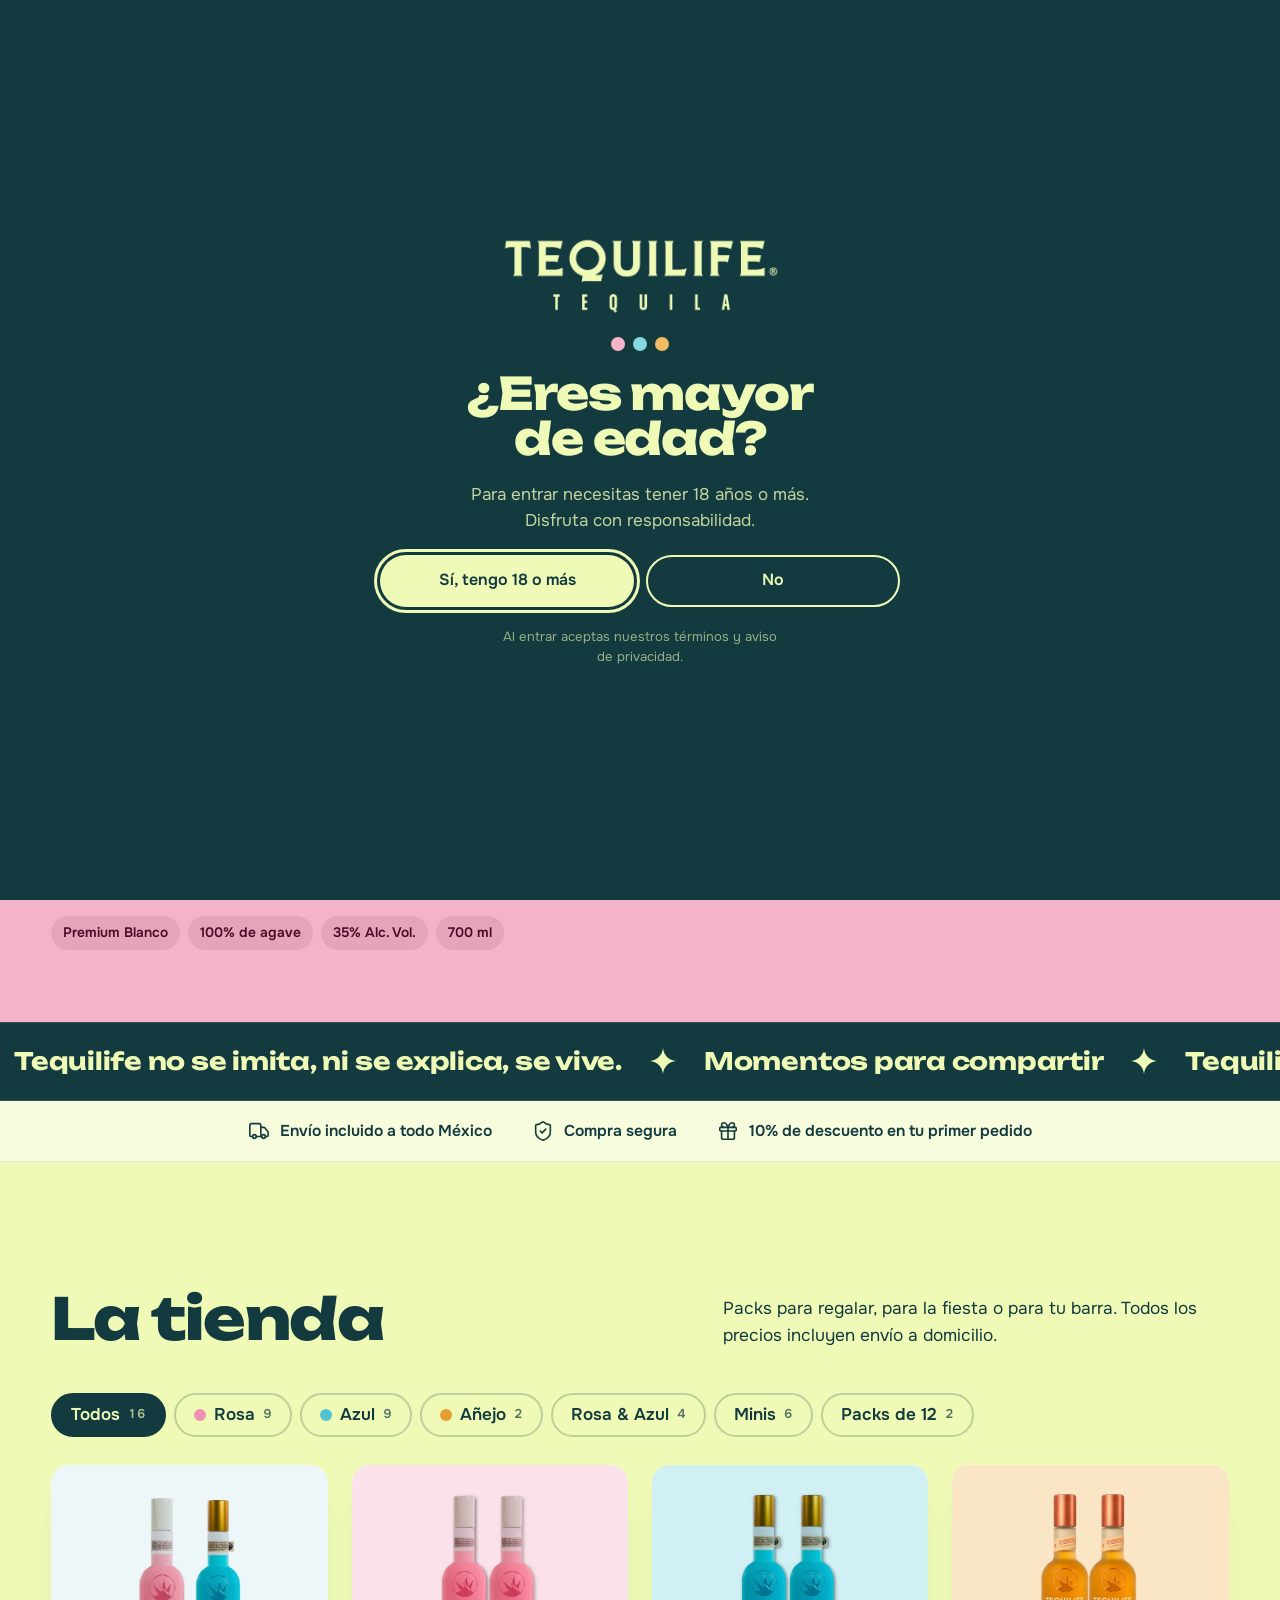
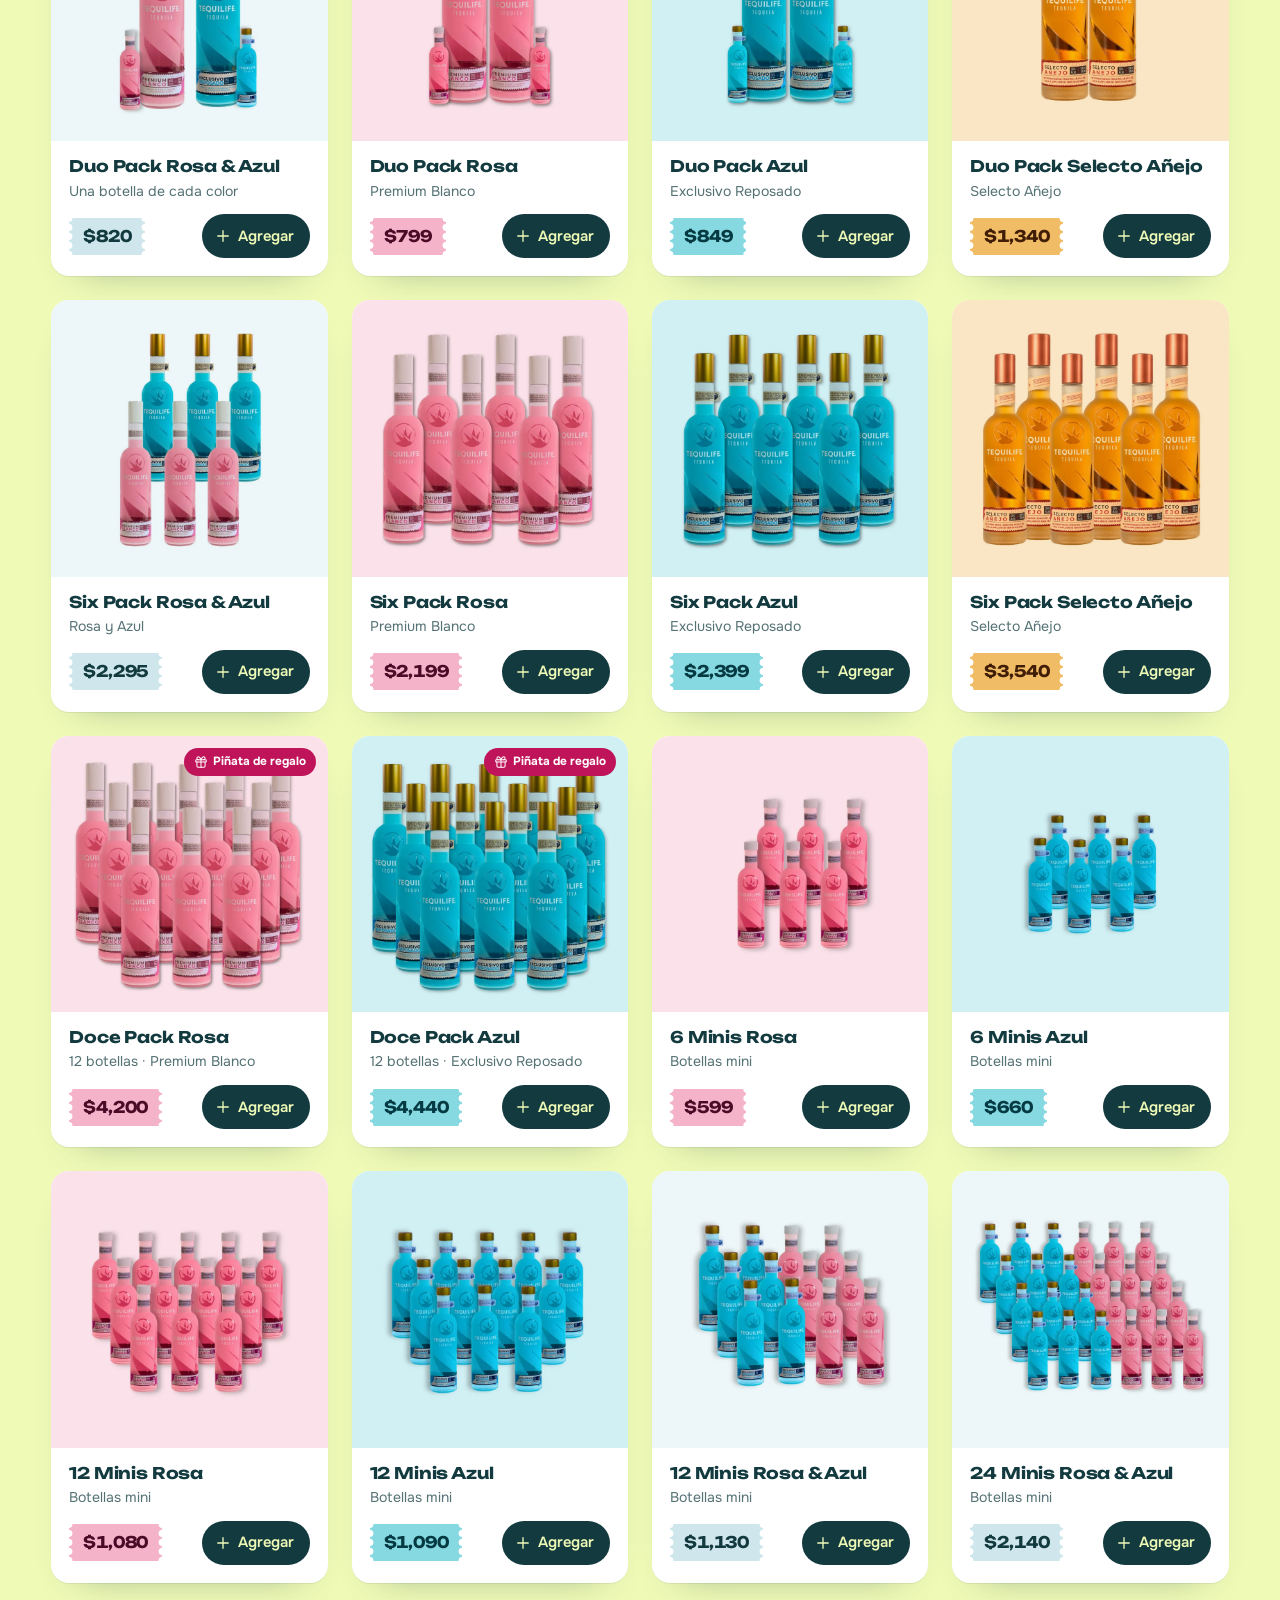
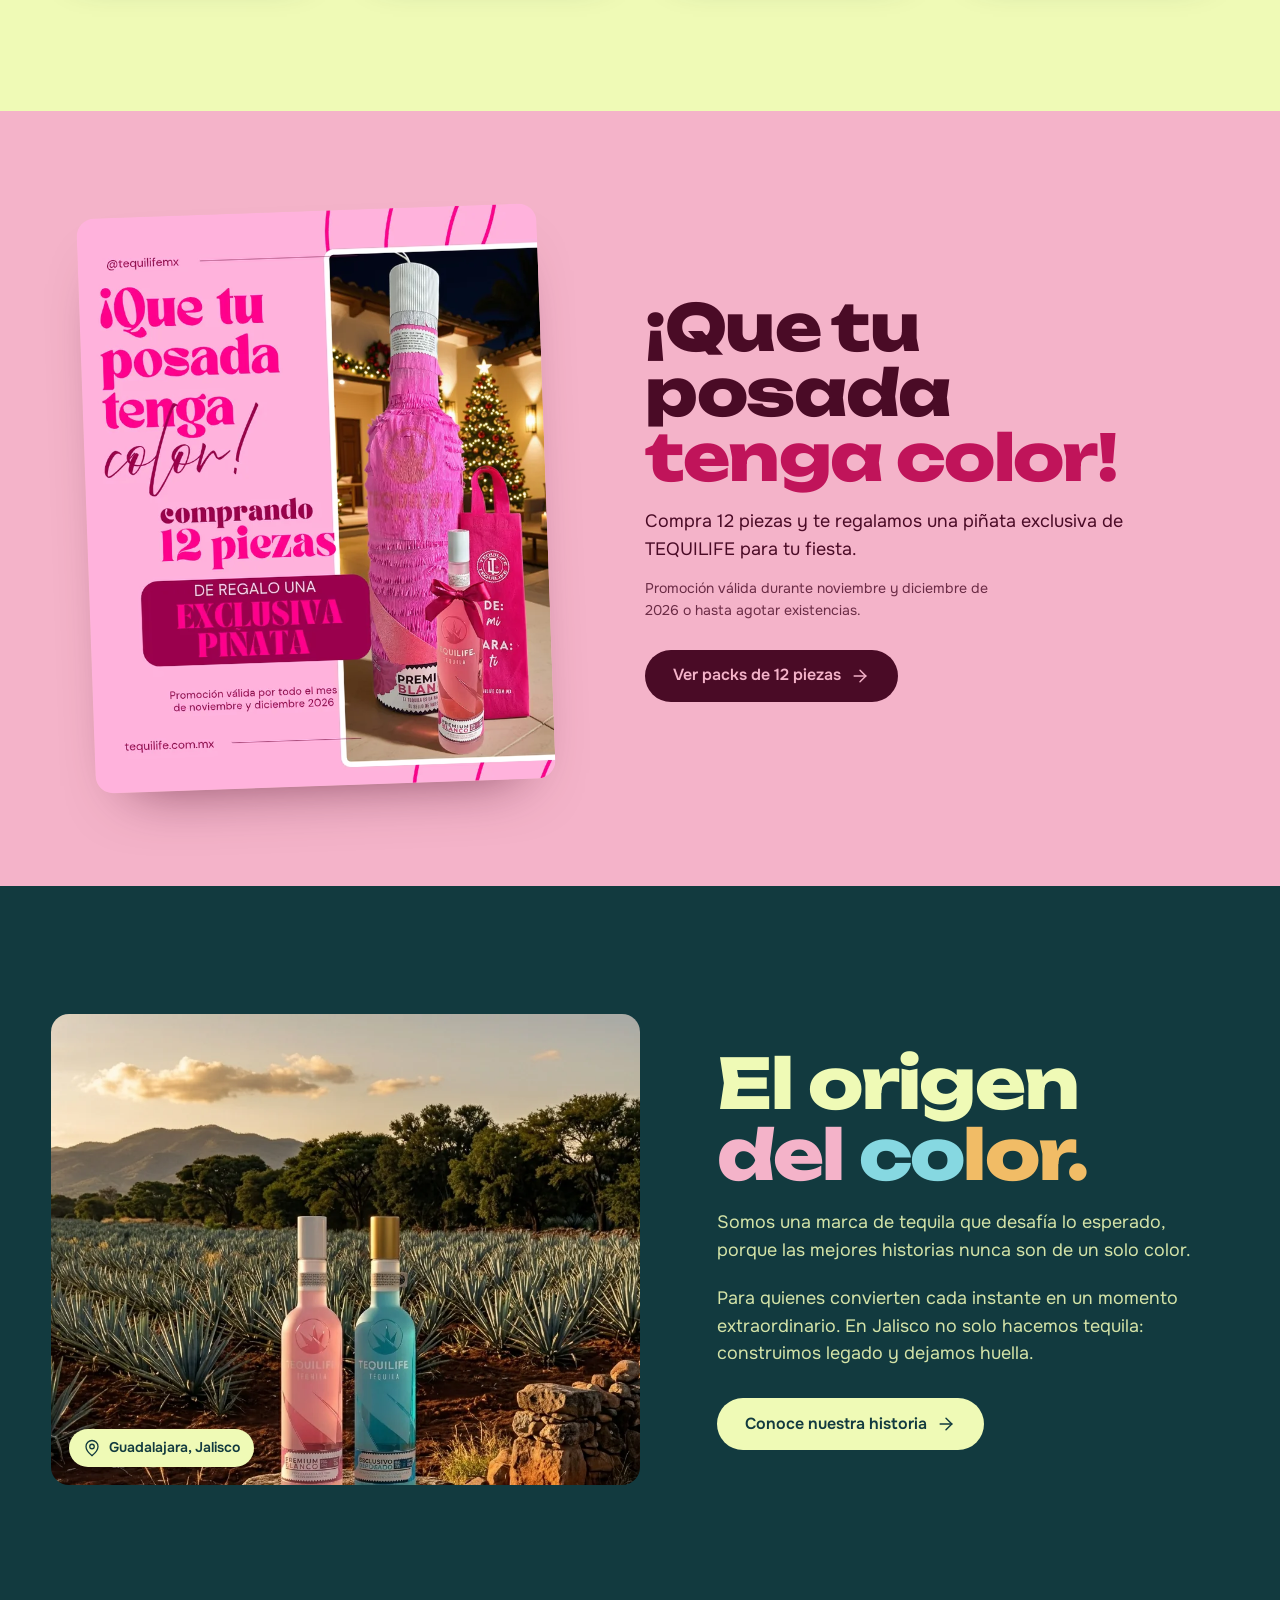
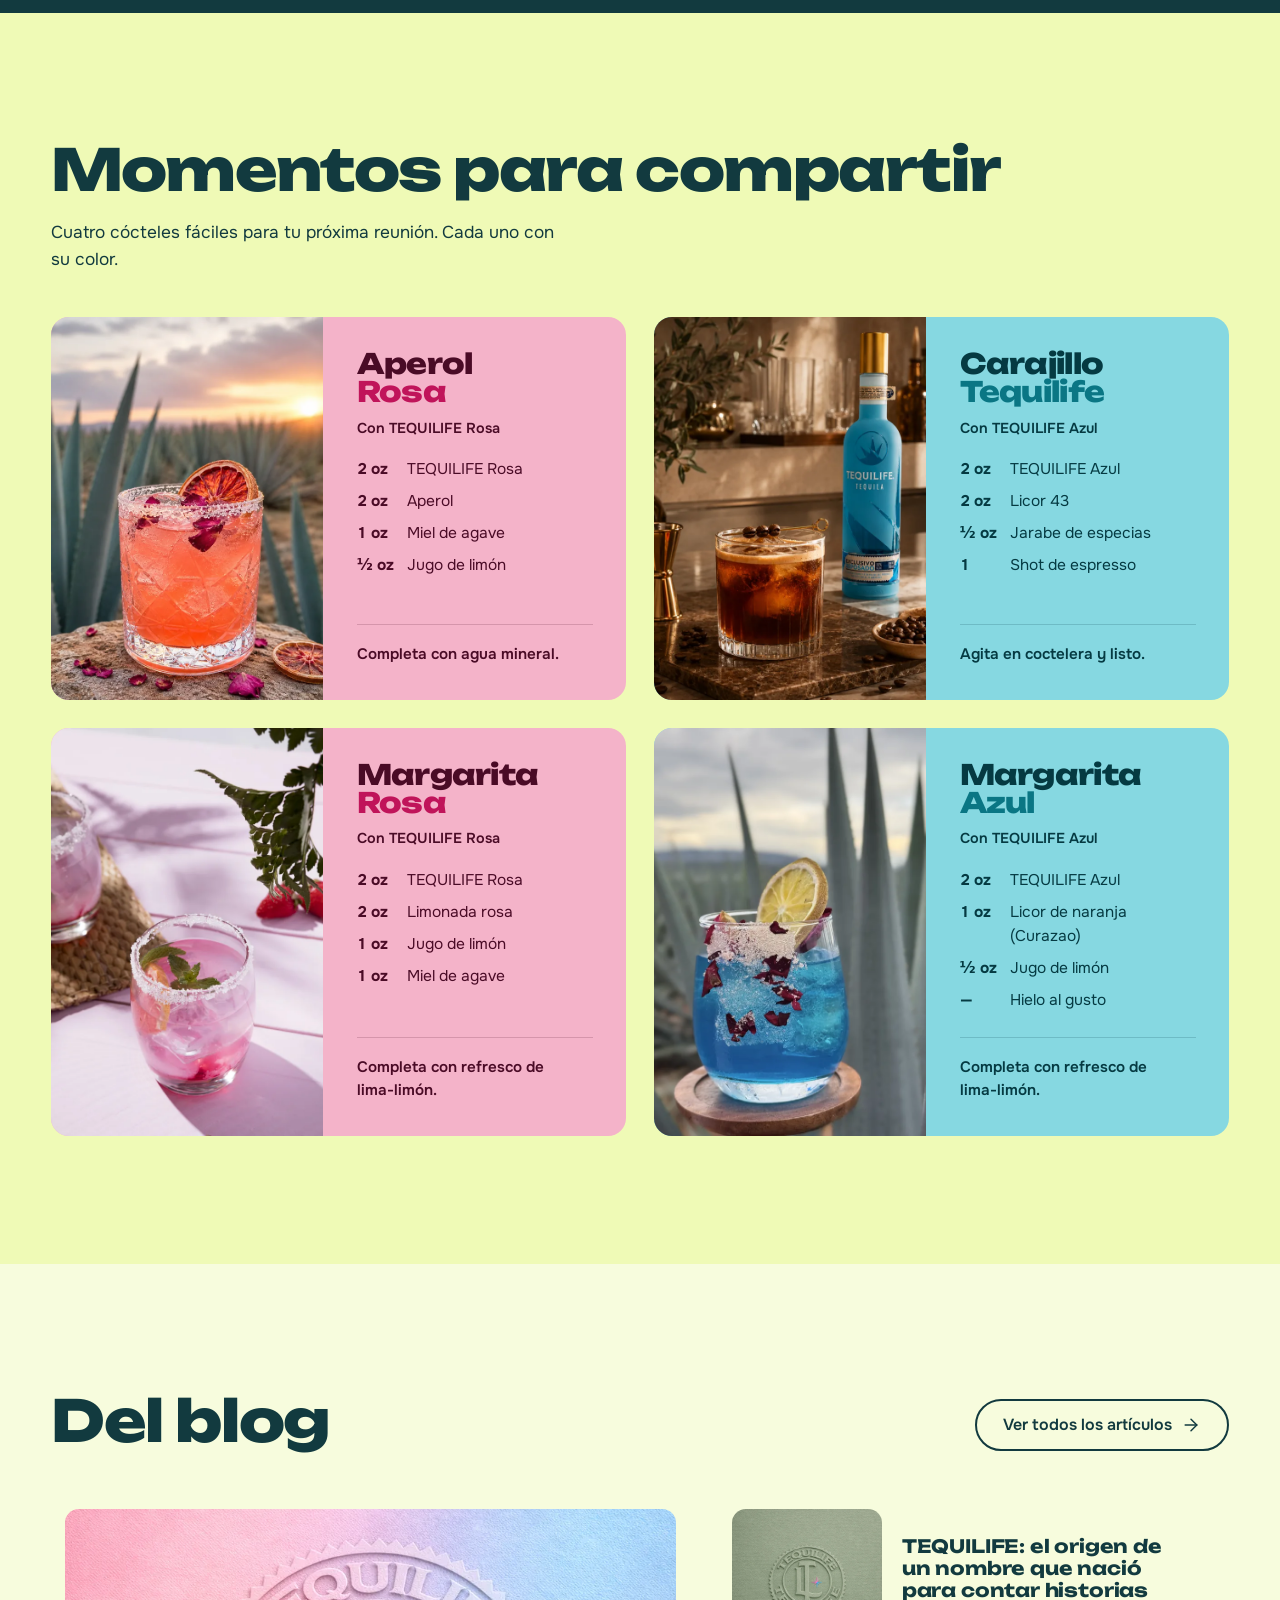
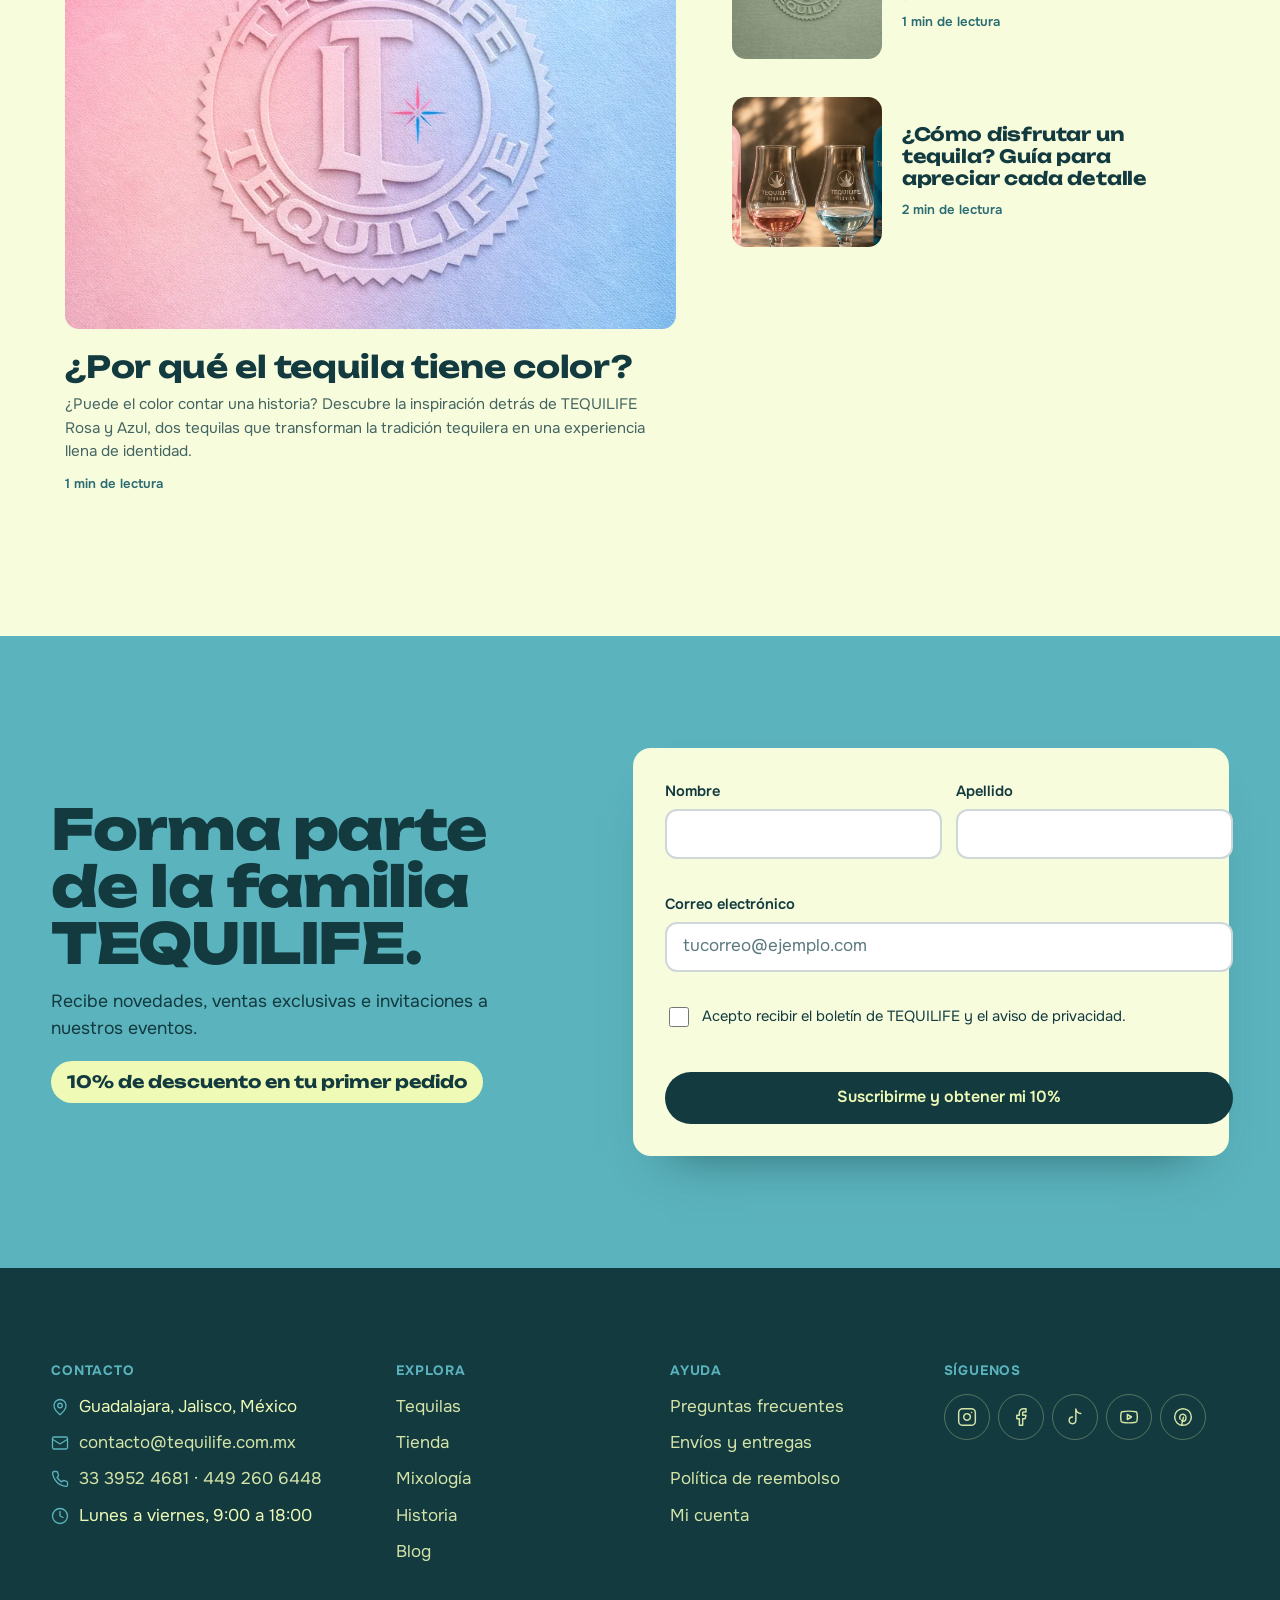
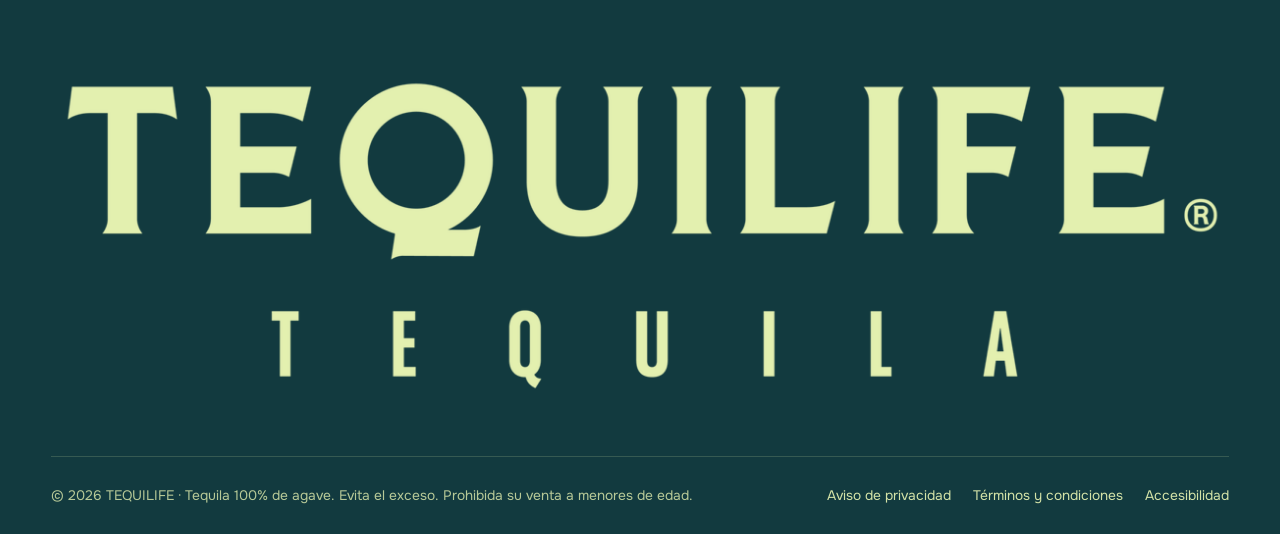
==== index.html @ 4fa34b20 "refactor: mover la demo a la raíz del repositorio Así GitHub Pages puede publicarla directamente des" ====
<!doctype html>
<html lang="es-MX">
<head>
<meta charset="utf-8">
<meta name="viewport" content="width=device-width, initial-scale=1">
<title>TEQUILIFE · Tequila con color</title>
<meta name="robots" content="noindex, nofollow">
<meta name="description" content="TEQUILIFE: tequila 100% de agave hecho en Jalisco. Rosa, Azul y Añejo. Envío incluido a todo México.">
<link rel="preconnect" href="https://fonts.googleapis.com">
<link rel="preconnect" href="https://fonts.gstatic.com" crossorigin>
<link href="https://fonts.googleapis.com/css2?family=Onest:wght@400;500;600;700&family=Unbounded:wght@500;700;800;900&display=swap" rel="stylesheet">
<link rel="stylesheet" href="styles.css">
</head>
<body>

<!-- Icon sprite -->
<svg width="0" height="0" style="position:absolute" aria-hidden="true">
  <symbol id="i-bag" viewBox="0 0 24 24"><path d="M6 2 3 6v14a2 2 0 0 0 2 2h14a2 2 0 0 0 2-2V6l-3-4Z"/><path d="M3 6h18"/><path d="M16 10a4 4 0 0 1-8 0"/></symbol>
  <symbol id="i-user" viewBox="0 0 24 24"><circle cx="12" cy="8" r="5"/><path d="M20 21a8 8 0 0 0-16 0"/></symbol>
  <symbol id="i-menu" viewBox="0 0 24 24"><path d="M4 7h16M4 12h16M4 17h16"/></symbol>
  <symbol id="i-x" viewBox="0 0 24 24"><path d="M18 6 6 18M6 6l12 12"/></symbol>
  <symbol id="i-plus" viewBox="0 0 24 24"><path d="M5 12h14M12 5v14"/></symbol>
  <symbol id="i-minus" viewBox="0 0 24 24"><path d="M5 12h14"/></symbol>
  <symbol id="i-check" viewBox="0 0 24 24"><path d="M20 6 9 17l-5-5"/></symbol>
  <symbol id="i-arrow" viewBox="0 0 24 24"><path d="M5 12h14"/><path d="m12 5 7 7-7 7"/></symbol>
  <symbol id="i-truck" viewBox="0 0 24 24"><path d="M14 18V6a2 2 0 0 0-2-2H4a2 2 0 0 0-2 2v11a1 1 0 0 0 1 1h2"/><path d="M15 18H9"/><path d="M19 18h2a1 1 0 0 0 1-1v-3.65a1 1 0 0 0-.22-.62l-3.48-4.35A1 1 0 0 0 17.52 8H14"/><circle cx="17" cy="18" r="2"/><circle cx="7" cy="18" r="2"/></symbol>
  <symbol id="i-gift" viewBox="0 0 24 24"><rect x="3" y="8" width="18" height="4" rx="1"/><path d="M12 8v13"/><path d="M19 12v7a2 2 0 0 1-2 2H7a2 2 0 0 1-2-2v-7"/><path d="M7.5 8a2.5 2.5 0 0 1 0-5C10 3 12 8 12 8s2-5 4.5-5a2.5 2.5 0 0 1 0 5"/></symbol>
  <symbol id="i-shield" viewBox="0 0 24 24"><path d="M20 13c0 5-3.5 7.5-7.66 8.95a1 1 0 0 1-.67-.01C7.5 20.5 4 18 4 13V6a1 1 0 0 1 1-1c2 0 4.5-1.2 6.24-2.72a1.17 1.17 0 0 1 1.52 0C14.51 3.81 17 5 19 5a1 1 0 0 1 1 1z"/><path d="m9 12 2 2 4-4"/></symbol>
  <symbol id="i-pin" viewBox="0 0 24 24"><path d="M20 10c0 5-5.5 10.2-7.4 11.8a1 1 0 0 1-1.2 0C9.5 20.2 4 15 4 10a8 8 0 0 1 16 0"/><circle cx="12" cy="10" r="3"/></symbol>
  <symbol id="i-mail" viewBox="0 0 24 24"><rect x="2" y="4" width="20" height="16" rx="2"/><path d="m22 7-8.97 5.7a1.94 1.94 0 0 1-2.06 0L2 7"/></symbol>
  <symbol id="i-phone" viewBox="0 0 24 24"><path d="M22 16.92v3a2 2 0 0 1-2.18 2 19.8 19.8 0 0 1-8.63-3.07 19.5 19.5 0 0 1-6-6A19.8 19.8 0 0 1 2.12 4.18 2 2 0 0 1 4.11 2h3a2 2 0 0 1 2 1.72c.13.96.36 1.9.7 2.81a2 2 0 0 1-.45 2.11L8.09 9.91a16 16 0 0 0 6 6l1.27-1.27a2 2 0 0 1 2.11-.45c.9.34 1.85.57 2.81.7A2 2 0 0 1 22 16.92z"/></symbol>
  <symbol id="i-clock" viewBox="0 0 24 24"><circle cx="12" cy="12" r="10"/><path d="M12 6v6l4 2"/></symbol>
  <symbol id="i-instagram" viewBox="0 0 24 24"><rect x="2" y="2" width="20" height="20" rx="5"/><path d="M16 11.37A4 4 0 1 1 12.63 8 4 4 0 0 1 16 11.37z"/><path d="M17.5 6.5h.01"/></symbol>
  <symbol id="i-facebook" viewBox="0 0 24 24"><path d="M18 2h-3a5 5 0 0 0-5 5v3H7v4h3v8h4v-8h3l1-4h-4V7a1 1 0 0 1 1-1h3z"/></symbol>
  <symbol id="i-tiktok" viewBox="0 0 24 24"><path d="M9 12a4 4 0 1 0 4 4V2.5c.5 2.7 2.7 5 6 5.2"/></symbol>
  <symbol id="i-youtube" viewBox="0 0 24 24"><path d="M2.5 17a24 24 0 0 1 0-10 2 2 0 0 1 1.4-1.4 49.6 49.6 0 0 1 16.2 0A2 2 0 0 1 21.5 7a24 24 0 0 1 0 10 2 2 0 0 1-1.4 1.4 49.6 49.6 0 0 1-16.2 0A2 2 0 0 1 2.5 17"/><path d="m10 15 5-3-5-3z"/></symbol>
  <symbol id="i-pinterest" viewBox="0 0 24 24"><circle cx="12" cy="12" r="10"/><path d="m10.4 21.5 2.2-9.3"/><path d="M8.6 14.6a3.8 3.8 0 1 1 7-2c0 2.6-1.4 4.6-3.4 4.6-.9 0-1.6-.5-1.7-1.2"/></symbol>
  <symbol id="i-star" viewBox="0 0 24 24"><path d="M12 0c.6 6.6 5.4 11.4 12 12-6.6.6-11.4 5.4-12 12-.6-6.6-5.4-11.4-12-12C6.6 11.4 11.4 6.6 12 0Z"/></symbol>
</svg>

<div class="demo-bar" role="note">
  <p><b>Propuesta de diseño</b> por Pinu Industries · No es la tienda oficial de TEQUILIFE.<span class="demo-more"> Los pedidos y formularios no se envían.</span></p>
</div>

<!-- Age gate -->
<div class="gate on-dark" id="gate" role="dialog" aria-modal="true" aria-labelledby="gate-title" hidden>
  <div class="gate-card">
    <span class="logo" role="img" aria-label="TEQUILIFE Tequila"></span>
    <div class="gate-dots" aria-hidden="true"><i style="background:var(--rosa-field)"></i><i style="background:var(--azul-field)"></i><i style="background:var(--anejo-field)"></i></div>
    <h2 id="gate-title">¿Eres mayor de edad?</h2>
    <p>Para entrar necesitas tener 18 años o más. Disfruta con responsabilidad.</p>
    <div class="gate-actions">
      <button class="btn btn-lime" id="gate-yes">Sí, tengo 18 o más</button>
      <button class="btn btn-ghost" id="gate-no">No</button>
    </div>
    <p class="small" id="gate-msg" aria-live="polite">Al entrar aceptas nuestros términos y aviso de privacidad.</p>
  </div>
</div>

<!-- Promo -->
<div class="promo" id="promo">
  <div class="wrap">
    <svg class="icon" aria-hidden="true"><use href="#i-gift"/></svg>
    <p>¡Que tu posada tenga color! Compra 12 piezas y llévate una piñata exclusiva de regalo. <a href="#posada">Ver promo</a></p>
    <button class="promo-close" id="promo-close" aria-label="Cerrar aviso"><svg class="icon" aria-hidden="true"><use href="#i-x"/></svg></button>
  </div>
</div>

<!-- Header -->
<header class="header on-dark" id="header">
  <div class="wrap">
    <a href="#inicio" class="logo" aria-label="TEQUILIFE, ir al inicio"></a>
    <nav class="nav" aria-label="Principal">
      <a href="#inicio">Tequilas</a>
      <a href="#tienda">Tienda</a>
      <a href="#cocteles">Cócteles</a>
      <a href="#historia">Historia</a>
      <a href="#blog">Blog</a>
    </nav>
    <div class="tools">
      <a href="#" class="tool tool-account" aria-label="Mi cuenta"><svg class="icon" aria-hidden="true"><use href="#i-user"/></svg></a>
      <button class="tool cart-btn" id="cart-open" aria-label="Abrir carrito, 0 productos">
        <svg class="icon" aria-hidden="true"><use href="#i-bag"/></svg>
        <span class="cart-label">Carrito</span>
        <span class="cart-count" id="cart-count">0</span>
      </button>
      <button class="tool menu-btn" id="menu-open" aria-label="Abrir menú" aria-expanded="false" aria-controls="mobile-menu"><svg class="icon" aria-hidden="true"><use href="#i-menu"/></svg></button>
    </div>
  </div>
</header>

<div class="mobile-menu on-dark" id="mobile-menu" aria-label="Menú">
  <div class="mobile-menu-top">
    <span class="logo" style="width:124px" aria-hidden="true"></span>
    <button class="tool" id="menu-close" aria-label="Cerrar menú"><svg class="icon" aria-hidden="true"><use href="#i-x"/></svg></button>
  </div>
  <nav aria-label="Móvil">
    <a href="#inicio">Tequilas</a>
    <a href="#tienda">Tienda</a>
    <a href="#cocteles">Cócteles</a>
    <a href="#historia">Historia</a>
    <a href="#blog">Blog</a>
  </nav>
  <div class="menu-foot">
    <a href="#" class="btn btn-lime"><svg class="icon" aria-hidden="true"><use href="#i-user"/></svg>Mi cuenta</a>
  </div>
</div>

<main>
  <!-- HERO -->
  <section class="hero" id="inicio" data-tone="rosa" aria-labelledby="hero-title">
    <div class="wrap">
      <div class="hero-copy">
        <h1 id="hero-title"><span>Un tequila.</span><span>Tres colores.</span><span>Mil historias.</span></h1>
        <p class="hero-lede">Nacimos para demostrar que el tequila puede verse diferente sin perder su esencia. 100% de agave, hecho en Jalisco.</p>

        <fieldset class="picker">
          <legend>Elige tu color</legend>
          <div class="swatches">
            <label class="swatch"><input type="radio" name="tone" value="rosa" checked><i class="dot" style="background:var(--rosa-deep)"></i><span>Rosa<small>Premium Blanco</small></span></label>
            <label class="swatch"><input type="radio" name="tone" value="azul"><i class="dot" style="background:var(--azul-deep)"></i><span>Azul<small>Exclusivo Reposado</small></span></label>
            <label class="swatch"><input type="radio" name="tone" value="anejo"><i class="dot" style="background:var(--anejo-deep)"></i><span>Añejo<small>Selecto Añejo</small></span></label>
          </div>
        </fieldset>

        <div class="buy">
          <button class="btn btn-solid" id="hero-add"><svg class="icon" aria-hidden="true"><use href="#i-bag"/></svg><span id="hero-add-label">Agregar Duo Pack Rosa</span></button>
          <div class="buy-meta" aria-live="polite"><strong id="hero-price">$799</strong>Envío incluido</div>
        </div>
        <div class="specs" aria-label="Características">
          <span class="spec" id="hero-type">Premium Blanco</span>
          <span class="spec">100% de agave</span>
          <span class="spec">35% Alc. Vol.</span>
          <span class="spec">700 ml</span>
        </div>
      </div>

      <div class="stage" aria-hidden="true">
        <div class="stage-word"><span id="stage-word">ROSA</span></div>
        <div class="arch">
          <img src="assets/hero-rosa.webp" alt="" class="is-active" data-tone="rosa" width="733" height="1100" fetchpriority="high">
          <img src="assets/hero-azul.webp" alt="" data-tone="azul" width="733" height="1100" loading="lazy">
          <img src="assets/hero-anejo.webp" alt="" data-tone="anejo" width="733" height="1100" loading="lazy">
        </div>
        <div class="seal"><div><b>100%</b>de agave<br>Jalisco</div></div>
      </div>
    </div>
  </section>

  <!-- Marquee -->
  <div class="marquee" aria-hidden="true">
    <div class="marquee-track">
      <p>Tequilife no se imita, ni se explica, se vive.<svg><use href="#i-star"/></svg>Momentos para compartir<svg><use href="#i-star"/></svg>Tequilife no se imita, ni se explica, se vive.<svg><use href="#i-star"/></svg>Momentos para compartir<svg><use href="#i-star"/></svg></p>
      <p>Tequilife no se imita, ni se explica, se vive.<svg><use href="#i-star"/></svg>Momentos para compartir<svg><use href="#i-star"/></svg>Tequilife no se imita, ni se explica, se vive.<svg><use href="#i-star"/></svg>Momentos para compartir<svg><use href="#i-star"/></svg></p>
    </div>
  </div>

  <div class="perks">
    <div class="wrap">
      <ul>
        <li><svg class="icon" aria-hidden="true"><use href="#i-truck"/></svg>Envío incluido a todo México</li>
        <li><svg class="icon" aria-hidden="true"><use href="#i-shield"/></svg>Compra segura</li>
        <li><svg class="icon" aria-hidden="true"><use href="#i-gift"/></svg>10% de descuento en tu primer pedido</li>
      </ul>
    </div>
  </div>

  <!-- SHOP -->
  <section class="section" id="tienda" aria-labelledby="shop-title">
    <div class="wrap">
      <div class="section-head">
        <h2 id="shop-title">La tienda</h2>
        <p>Packs para regalar, para la fiesta o para tu barra. Todos los precios incluyen envío a domicilio.</p>
      </div>
      <div class="filters" role="group" aria-label="Filtrar productos" id="filters"></div>
      <div class="grid" id="grid" aria-live="polite"></div>
    </div>
  </section>

  <!-- POSADA PROMO -->
  <section class="posada" id="posada" aria-labelledby="posada-title">
    <div class="wrap">
      <figure><img src="assets/promo-posada.webp" alt="Botella de TEQUILIFE Rosa con piñata de regalo: promoción de posadas" width="720" height="900" loading="lazy"></figure>
      <div>
        <h2 id="posada-title">¡Que tu posada <em>tenga color!</em></h2>
        <p>Compra 12 piezas y te regalamos una piñata exclusiva de TEQUILIFE para tu fiesta.</p>
        <p class="fine">Promoción válida durante noviembre y diciembre de 2026 o hasta agotar existencias.</p>
        <a href="#tienda" class="btn" data-filter-link="doce">Ver packs de 12 piezas <svg class="icon" aria-hidden="true"><use href="#i-arrow"/></svg></a>
      </div>
    </div>
  </section>

  <!-- STORY -->
  <section class="story section on-dark" id="historia" aria-labelledby="story-title">
    <div class="wrap">
      <figure>
        <img src="assets/campo.webp" alt="Botellas de TEQUILIFE Rosa y Azul en un campo de agave al atardecer" width="1024" height="784" loading="lazy">
        <figcaption><svg class="icon" aria-hidden="true"><use href="#i-pin"/></svg>Guadalajara, Jalisco</figcaption>
      </figure>
      <div>
        <h2 id="story-title">El origen <span class="c1">del</span> <span class="c2">co</span><span class="c3">lor.</span></h2>
        <p>Somos una marca de tequila que desafía lo esperado, porque las mejores historias nunca son de un solo color.</p>
        <p>Para quienes convierten cada instante en un momento extraordinario. En Jalisco no solo hacemos tequila: construimos legado y dejamos huella.</p>
        <a href="#blog" class="btn btn-lime">Conoce nuestra historia <svg class="icon" aria-hidden="true"><use href="#i-arrow"/></svg></a>
      </div>
    </div>
  </section>

  <!-- COCKTAILS -->
  <section class="section" id="cocteles" aria-labelledby="cocktails-title">
    <div class="wrap">
      <div class="section-head">
        <h2 id="cocktails-title">Momentos para compartir</h2>
        <p>Cuatro cócteles fáciles para tu próxima reunión. Cada uno con su color.</p>
      </div>
      <div class="cocktails-grid">
        <article class="recipe" data-tone="rosa">
          <img src="assets/coctel-aperol.webp" alt="Aperol Rosa con escarchado, naranja deshidratada y pétalos de rosa" width="675" height="900" loading="lazy">
          <div class="recipe-body">
            <h3>Aperol <span>Rosa</span></h3>
            <p class="recipe-uses">Con TEQUILIFE Rosa</p>
            <ul>
              <li><b>2 oz</b>TEQUILIFE Rosa</li>
              <li><b>2 oz</b>Aperol</li>
              <li><b>1 oz</b>Miel de agave</li>
              <li><b>½ oz</b>Jugo de limón</li>
            </ul>
            <p class="finish">Completa con agua mineral.</p>
          </div>
        </article>
        <article class="recipe" data-tone="azul">
          <img src="assets/coctel-carajillo.webp" alt="Carajillo Tequilife en vaso corto junto a una botella de TEQUILIFE Azul" width="640" height="900" loading="lazy">
          <div class="recipe-body">
            <h3>Carajillo <span>Tequilife</span></h3>
            <p class="recipe-uses">Con TEQUILIFE Azul</p>
            <ul>
              <li><b>2 oz</b>TEQUILIFE Azul</li>
              <li><b>2 oz</b>Licor 43</li>
              <li><b>½ oz</b>Jarabe de especias</li>
              <li><b>1</b>Shot de espresso</li>
            </ul>
            <p class="finish">Agita en coctelera y listo.</p>
          </div>
        </article>
        <article class="recipe" data-tone="rosa">
          <img src="assets/coctel-margarita-rosa.webp" alt="Margarita Rosa con escarchado y hierbabuena" width="600" height="900" loading="lazy">
          <div class="recipe-body">
            <h3>Margarita <span>Rosa</span></h3>
            <p class="recipe-uses">Con TEQUILIFE Rosa</p>
            <ul>
              <li><b>2 oz</b>TEQUILIFE Rosa</li>
              <li><b>2 oz</b>Limonada rosa</li>
              <li><b>1 oz</b>Jugo de limón</li>
              <li><b>1 oz</b>Miel de agave</li>
            </ul>
            <p class="finish">Completa con refresco de lima-limón.</p>
          </div>
        </article>
        <article class="recipe" data-tone="azul">
          <img src="assets/coctel-margarita-azul.webp" alt="Margarita Azul con rodaja de limón entre agaves" width="675" height="900" loading="lazy">
          <div class="recipe-body">
            <h3>Margarita <span>Azul</span></h3>
            <p class="recipe-uses">Con TEQUILIFE Azul</p>
            <ul>
              <li><b>2 oz</b>TEQUILIFE Azul</li>
              <li><b>1 oz</b>Licor de naranja (Curazao)</li>
              <li><b>½ oz</b>Jugo de limón</li>
              <li><b>—</b>Hielo al gusto</li>
            </ul>
            <p class="finish">Completa con refresco de lima-limón.</p>
          </div>
        </article>
      </div>
    </div>
  </section>

  <!-- BLOG -->
  <section class="section blog" id="blog" aria-labelledby="blog-title">
    <div class="wrap">
      <div class="section-head">
        <h2 id="blog-title">Del blog</h2>
        <a href="#" class="btn btn-ghost">Ver todos los artículos <svg class="icon" aria-hidden="true"><use href="#i-arrow"/></svg></a>
      </div>
      <div class="posts">
        <a href="#" class="post post-lead">
          <img src="assets/blog-color.webp" alt="Sello de TEQUILIFE grabado en papel rosa y azul" width="800" height="800" loading="lazy">
          <div>
            <h3>¿Por qué el tequila tiene color?</h3>
            <p>¿Puede el color contar una historia? Descubre la inspiración detrás de TEQUILIFE Rosa y Azul, dos tequilas que transforman la tradición tequilera en una experiencia llena de identidad.</p>
            <p class="meta">1 min de lectura</p>
          </div>
        </a>
        <div class="post-list">
          <a href="#" class="post">
            <img src="assets/blog-nombre.webp" alt="Sello de TEQUILIFE grabado en papel verde" width="800" height="800" loading="lazy">
            <div>
              <h3>TEQUILIFE: el origen de un nombre que nació para contar historias</h3>
              <p class="meta">1 min de lectura</p>
            </div>
          </a>
          <a href="#" class="post">
            <img src="assets/blog-copas.webp" alt="Dos copas catadoras con tequila rosa y azul" width="503" height="800" loading="lazy">
            <div>
              <h3>¿Cómo disfrutar un tequila? Guía para apreciar cada detalle</h3>
              <p class="meta">2 min de lectura</p>
            </div>
          </a>
        </div>
      </div>
    </div>
  </section>

  <!-- CLUB -->
  <section class="club" aria-labelledby="club-title">
    <div class="wrap">
      <div>
        <h2 id="club-title">Forma parte de la familia TEQUILIFE.</h2>
        <p>Recibe novedades, ventas exclusivas e invitaciones a nuestros eventos.</p>
        <strong class="off">10% de descuento en tu primer pedido</strong>
      </div>
      <form class="form" id="club-form" novalidate>
        <div class="field"><label for="f-name">Nombre</label><input id="f-name" name="nombre" autocomplete="given-name" required><span class="err" id="e-name"></span></div>
        <div class="field"><label for="f-last">Apellido</label><input id="f-last" name="apellido" autocomplete="family-name" required><span class="err" id="e-last"></span></div>
        <div class="field full"><label for="f-mail">Correo electrónico</label><input id="f-mail" name="email" type="email" autocomplete="email" placeholder="tucorreo@ejemplo.com" required><span class="err" id="e-mail"></span></div>
        <label class="check"><input type="checkbox" id="f-ok" required> Acepto recibir el boletín de TEQUILIFE y el aviso de privacidad.</label>
        <span class="err full" id="e-ok" style="grid-column:1/-1"></span>
        <button class="btn btn-solid" type="submit">Suscribirme y obtener mi 10%</button>
      </form>
    </div>
  </section>
</main>

<!-- FOOTER -->
<footer class="footer on-dark">
  <div class="wrap">
    <div class="footer-grid">
      <div>
        <h3>Contacto</h3>
        <ul>
          <li><svg class="icon" aria-hidden="true"><use href="#i-pin"/></svg>Guadalajara, Jalisco, México</li>
          <li><svg class="icon" aria-hidden="true"><use href="#i-mail"/></svg><a href="mailto:contacto@tequilife.com.mx">contacto@tequilife.com.mx</a></li>
          <li><svg class="icon" aria-hidden="true"><use href="#i-phone"/></svg><span><a href="tel:+523339524681">33 3952 4681</a> · <a href="tel:+524492606448">449 260 6448</a></span></li>
          <li><svg class="icon" aria-hidden="true"><use href="#i-clock"/></svg>Lunes a viernes, 9:00 a 18:00</li>
        </ul>
      </div>
      <div>
        <h3>Explora</h3>
        <ul>
          <li><a href="#inicio">Tequilas</a></li>
          <li><a href="#tienda">Tienda</a></li>
          <li><a href="#cocteles">Mixología</a></li>
          <li><a href="#historia">Historia</a></li>
          <li><a href="#blog">Blog</a></li>
        </ul>
      </div>
      <div>
        <h3>Ayuda</h3>
        <ul>
          <li><a href="#">Preguntas frecuentes</a></li>
          <li><a href="#">Envíos y entregas</a></li>
          <li><a href="#">Política de reembolso</a></li>
          <li><a href="#">Mi cuenta</a></li>
        </ul>
      </div>
      <div>
        <h3>Síguenos</h3>
        <div class="socials">
          <a href="#" aria-label="Instagram"><svg class="icon" aria-hidden="true"><use href="#i-instagram"/></svg></a>
          <a href="#" aria-label="Facebook"><svg class="icon" aria-hidden="true"><use href="#i-facebook"/></svg></a>
          <a href="#" aria-label="TikTok"><svg class="icon" aria-hidden="true"><use href="#i-tiktok"/></svg></a>
          <a href="#" aria-label="YouTube"><svg class="icon" aria-hidden="true"><use href="#i-youtube"/></svg></a>
          <a href="#" aria-label="Pinterest"><svg class="icon" aria-hidden="true"><use href="#i-pinterest"/></svg></a>
        </div>
      </div>
    </div>
    <div class="footer-logo" role="img" aria-label="TEQUILIFE Tequila"></div>
    <div class="legal">
      <p>© 2026 TEQUILIFE · Tequila 100% de agave. Evita el exceso. Prohibida su venta a menores de edad.</p>
      <ul>
        <li><a href="#">Aviso de privacidad</a></li>
        <li><a href="#">Términos y condiciones</a></li>
        <li><a href="#">Accesibilidad</a></li>
      </ul>
    </div>
  </div>
</footer>

<!-- Cart drawer -->
<div class="scrim" id="scrim"></div>
<aside class="drawer" id="drawer" role="dialog" aria-modal="true" aria-labelledby="drawer-title">
  <div class="drawer-head">
    <h2 id="drawer-title">Tu carrito</h2>
    <button class="icon-btn" id="cart-close" aria-label="Cerrar carrito"><svg class="icon" aria-hidden="true"><use href="#i-x"/></svg></button>
  </div>
  <div class="drawer-body" id="drawer-body"></div>
  <div class="drawer-foot" id="drawer-foot"></div>
</aside>

<div class="toast" id="toast" role="status" aria-live="polite">
  <svg class="icon" aria-hidden="true"><use href="#i-check"/></svg>
  <span id="toast-text">Agregado al carrito</span>
  <button id="toast-view">Ver carrito</button>
</div>

<script src="app.js" defer></script>
</body>
</html>
---- styles.css ----
:root{
  --teal-950:#123A3F;
  --teal-900:#1B4C52;
  --teal-700:#2B6C73;
  --turq:#5BB3BD;
  --lime:#EFFAB6;
  --lime-200:#F7FCDD;
  --white:#FFFFFF;

  --rosa-field:#F4B3C9; --rosa-deep:#F08FB2; --rosa-ink:#4A0B26; --rosa-accent:#C0145A;
  --azul-field:#86D8E1; --azul-deep:#4FC3D1; --azul-ink:#053A42; --azul-accent:#0A7684;
  --anejo-field:#F1BC66; --anejo-deep:#E39E33; --anejo-ink:#401D06; --anejo-accent:#9A4E0C;
  --mix-field:#CFE7EC; --mix-ink:#123A3F;

  --display:"Unbounded", "Arial Black", sans-serif;
  --body:"Onest", system-ui, sans-serif;

  --ease-out:cubic-bezier(.16,1,.3,1);
  --radius:18px;
  --pad:clamp(20px,4vw,56px);
  --header-h:72px;
}

*,*::before,*::after{box-sizing:border-box}
html{scroll-behavior:smooth;scroll-padding-top:calc(var(--header-h) + 12px)}
body{margin:0;font-family:var(--body);font-size:17px;line-height:1.55;color:var(--teal-950);background:var(--lime);-webkit-font-smoothing:antialiased;text-rendering:optimizeLegibility}
img{display:block;max-width:100%;height:auto}
button,input,select{font:inherit;color:inherit}
a{color:inherit;text-underline-offset:.2em;text-decoration-thickness:1.5px}
::selection{background:var(--teal-900);color:var(--lime)}
:focus-visible{outline:3px solid var(--teal-900);outline-offset:3px;border-radius:6px}
.on-dark :focus-visible{outline-color:var(--lime)}
html{scrollbar-color:var(--teal-700) var(--lime)}
.sr-only{position:absolute;width:1px;height:1px;padding:0;margin:-1px;overflow:hidden;clip:rect(0,0,0,0);white-space:nowrap;border:0}
.icon{width:22px;height:22px;flex:none;stroke:currentColor;fill:none;stroke-width:1.75;stroke-linecap:round;stroke-linejoin:round}
.wrap{width:100%;max-width:1320px;margin-inline:auto;padding-inline:var(--pad)}
h1,h2,h3{font-family:var(--display);font-weight:800;line-height:1.02;letter-spacing:-.025em;margin:0;text-wrap:balance}
h2{font-size:clamp(2rem,4.6vw,3.6rem)}
p{margin:0;text-wrap:pretty}

/* ---------- Buttons ---------- */
.btn{display:inline-flex;align-items:center;justify-content:center;gap:.55em;min-height:52px;padding:0 26px;border-radius:999px;border:2px solid transparent;font-weight:600;font-size:1rem;text-decoration:none;cursor:pointer;transition:transform .25s var(--ease-out),background-color .25s,color .25s,box-shadow .25s}
.btn:active{transform:scale(.97)}
.btn-solid{background:var(--teal-950);color:var(--lime)}
.btn-solid:hover{background:var(--teal-700);box-shadow:0 10px 24px -12px rgba(18,58,63,.6)}
.btn-ghost{border-color:currentColor;background:transparent}
.btn-ghost:hover{background:rgba(18,58,63,.08)}
.btn-lime{background:var(--lime);color:var(--teal-950)}
.btn-lime:hover{background:var(--white)}
.btn .icon{width:20px;height:20px}

/* ---------- Promo bar ---------- */
.demo-bar{background:var(--lime);color:var(--teal-950);font-size:.82rem;line-height:1.4;text-align:center;padding:7px 16px;border-bottom:1px solid color-mix(in srgb,var(--teal-950) 14%,transparent)}
.demo-bar p{margin:0;max-width:none}
.demo-bar b{font-weight:700}
@media (max-width:640px){.demo-bar{font-size:.76rem;padding:6px 12px}.demo-more{display:none}}
.promo{background:var(--rosa-accent);color:var(--white);font-size:.92rem}
.promo .wrap{display:flex;align-items:center;justify-content:center;gap:12px;min-height:44px;padding-block:8px;text-align:center}
.promo a{font-weight:700;white-space:nowrap}
.promo .icon{width:18px;height:18px}
.promo-close{margin-left:auto;background:none;border:0;color:inherit;cursor:pointer;padding:6px;border-radius:50%;display:grid;place-items:center}
.promo-close:hover{background:rgba(255,255,255,.18)}

/* ---------- Header ---------- */
.header{position:sticky;top:0;z-index:40;background:var(--teal-950);color:var(--lime);transition:box-shadow .3s}
.header.is-scrolled{box-shadow:0 12px 30px -18px rgba(0,0,0,.55)}
.header .wrap{display:grid;grid-template-columns:auto 1fr auto;align-items:center;gap:24px;height:var(--header-h);transition:height .35s var(--ease-out)}
.header.is-scrolled .wrap{height:60px}
.logo{display:block;width:150px;aspect-ratio:1200/361;background:currentColor;-webkit-mask:url(assets/logo.webp) center/contain no-repeat;mask:url(assets/logo.webp) center/contain no-repeat;transition:width .35s var(--ease-out)}
.header.is-scrolled .logo{width:128px}
.nav{display:flex;justify-content:center;gap:6px}
.nav a{padding:10px 14px;border-radius:999px;text-decoration:none;font-weight:500;color:rgba(239,250,182,.86);transition:background-color .2s,color .2s}
.nav a:hover{background:rgba(239,250,182,.1);color:var(--lime)}
.nav a[aria-current="true"]{color:var(--lime);background:rgba(239,250,182,.14)}
.tools{display:flex;align-items:center;gap:4px}
.tool{position:relative;display:grid;place-items:center;width:46px;height:46px;border-radius:50%;border:0;background:none;color:var(--lime);cursor:pointer;text-decoration:none;transition:background-color .2s}
.tool:hover{background:rgba(239,250,182,.12)}
.cart-btn{width:auto;padding:0 16px 0 14px;gap:8px;display:flex;border-radius:999px;background:var(--lime);color:var(--teal-950);font-weight:700}
.cart-btn:hover{background:var(--white)}
.cart-count{min-width:24px;height:24px;padding:0 6px;border-radius:999px;background:var(--teal-950);color:var(--lime);font-size:.8rem;display:grid;place-items:center;font-variant-numeric:tabular-nums}
.cart-btn.bump{animation:bump .5s var(--ease-out)}
@keyframes bump{30%{transform:scale(1.12)}}
.menu-btn{display:none}

/* Mobile menu */
.mobile-menu{position:fixed;inset:0;z-index:60;background:var(--teal-950);color:var(--lime);display:flex;flex-direction:column;padding:20px var(--pad) 32px;clip-path:circle(0 at calc(100% - 40px) 36px);visibility:hidden;transition:clip-path .55s var(--ease-out),visibility 0s .55s}
.mobile-menu.is-open{clip-path:circle(150% at calc(100% - 40px) 36px);visibility:visible;transition:clip-path .6s var(--ease-out),visibility 0s}
.mobile-menu-top{display:flex;justify-content:space-between;align-items:center;height:52px}
.mobile-menu nav{display:flex;flex-direction:column;margin-top:36px}
.mobile-menu nav a{font-family:var(--display);font-weight:800;font-size:clamp(2rem,9vw,3rem);text-decoration:none;padding:10px 0;border-bottom:1px solid rgba(239,250,182,.16)}
.mobile-menu .menu-foot{margin-top:auto;display:flex;gap:8px}

/* ---------- Hero: elige tu color ---------- */
.hero{--field:var(--rosa-field);--deep:var(--rosa-deep);--ink:var(--rosa-ink);--accent:var(--rosa-accent);background:var(--field);color:var(--ink);transition:background-color .7s var(--ease-out),color .7s var(--ease-out);overflow:hidden;position:relative}
.hero[data-tone="azul"]{--field:var(--azul-field);--deep:var(--azul-deep);--ink:var(--azul-ink);--accent:var(--azul-accent)}
.hero[data-tone="anejo"]{--field:var(--anejo-field);--deep:var(--anejo-deep);--ink:var(--anejo-ink);--accent:var(--anejo-accent)}
.hero .wrap{display:grid;grid-template-columns:minmax(0,5fr) minmax(0,6fr);gap:clamp(24px,4vw,64px);align-items:center;min-height:calc(100svh - var(--header-h) - 44px);padding-block:clamp(36px,6vw,72px)}
.hero h1{font-size:clamp(2.6rem,5.4vw,4.9rem);line-height:.98}
.hero h1 span{display:block}
.hero-lede{margin-top:22px;font-size:1.13rem;max-width:34ch}
.picker{margin-top:34px;border:0;padding:0}
.picker legend{font-weight:700;margin-bottom:12px;font-size:.95rem}
.swatches{display:grid;grid-template-columns:repeat(3,minmax(0,1fr));gap:10px;max-width:560px}
.swatch{position:relative;display:flex;align-items:center;gap:10px;padding:8px 12px 8px 8px;min-width:0;border-radius:999px;border:2px solid color-mix(in srgb,var(--ink) 30%,transparent);background:color-mix(in srgb,var(--white) 35%,transparent);cursor:pointer;font-weight:600;transition:border-color .25s,background-color .25s,transform .25s var(--ease-out)}
.swatch:hover{transform:translateY(-2px);border-color:var(--ink)}
.swatch input{position:absolute;opacity:0;pointer-events:none}
.swatch .dot{width:34px;height:34px;border-radius:50%;border:2px solid rgba(255,255,255,.85);box-shadow:0 2px 6px rgba(0,0,0,.18)}
.swatch small{display:block;font-weight:500;font-size:.78rem;opacity:.8;line-height:1.1}
.swatch span{line-height:1.15}
.swatch:has(input:checked){background:var(--ink);color:var(--field);border-color:var(--ink)}
.swatch:has(input:focus-visible){outline:3px solid var(--ink);outline-offset:3px}
.buy{margin-top:30px;display:flex;flex-wrap:wrap;align-items:center;gap:14px 18px}
.buy .btn-solid{background:var(--ink);color:var(--field)}
.buy .btn-solid:hover{background:var(--accent);color:var(--white)}
.buy-meta{font-size:.95rem}
.buy-meta strong{display:block;font-family:var(--display);font-size:1.3rem;letter-spacing:-.01em;font-variant-numeric:tabular-nums}
.buy-link{font-weight:600}
.specs{margin-top:26px;display:flex;flex-wrap:wrap;gap:8px}
.spec{padding:6px 12px;border-radius:999px;background:color-mix(in srgb,var(--ink) 9%,transparent);font-size:.86rem;font-weight:600}

.stage{position:relative;display:grid;place-items:center;align-self:start;padding-top:8px}
.stage-word{position:absolute;left:0;right:0;bottom:0;z-index:2;font-family:var(--display);font-weight:900;font-size:clamp(3.4rem,7.6vw,7.6rem);line-height:.85;letter-spacing:-.035em;text-align:center;color:var(--ink);text-shadow:0 10px 30px color-mix(in srgb,var(--field) 70%,transparent);user-select:none;pointer-events:none;white-space:nowrap;transition:color .7s var(--ease-out)}
.stage-word span{display:inline-block;transition:opacity .45s var(--ease-out),transform .6s var(--ease-out),filter .45s}
.stage-word span.is-out{opacity:0;transform:translateY(18%);filter:blur(8px)}
.arch{position:relative;margin-bottom:clamp(2.4rem,4.6vw,4.6rem);width:min(100%,400px,44svh);aspect-ratio:733/1000;border-radius:999px 999px 28px 28px;overflow:hidden;box-shadow:0 40px 70px -40px rgba(0,0,0,.55),0 0 0 10px color-mix(in srgb,var(--white) 30%,transparent);background:var(--deep);transition:box-shadow .7s}
.arch img{position:absolute;inset:0;width:100%;height:100%;object-fit:cover;opacity:0;transform:scale(1.06);transition:opacity .7s var(--ease-out),transform 1.2s var(--ease-out)}
.arch img.is-active{opacity:1;transform:scale(1)}
.seal{position:absolute;right:max(0px,calc(50% - 270px));top:8%;width:118px;height:118px;border-radius:50%;background:var(--ink);color:var(--field);display:grid;place-items:center;text-align:center;font-family:var(--display);font-weight:700;font-size:.72rem;line-height:1.15;letter-spacing:.02em;transform:rotate(-10deg);box-shadow:0 14px 28px -14px rgba(0,0,0,.5);transition:background-color .7s,color .7s}
.seal b{display:block;font-size:1.7rem;font-weight:900;letter-spacing:-.03em}

/* ---------- Marquee ---------- */
.marquee{background:var(--teal-950);color:var(--lime);overflow:hidden;border-block:1px solid rgba(239,250,182,.12)}
.marquee-track{display:flex;width:max-content;animation:marquee 38s linear infinite}
.marquee-track p{display:flex;align-items:center;gap:28px;padding:20px 14px;font-family:var(--display);font-weight:700;font-size:clamp(1.05rem,2vw,1.5rem);white-space:nowrap;letter-spacing:-.01em}
.marquee svg{width:26px;height:26px;fill:var(--lime);stroke:none}
@keyframes marquee{to{transform:translateX(-50%)}}

/* ---------- Envío strip ---------- */
.perks{background:var(--lime-200);border-bottom:1px solid rgba(18,58,63,.1)}
.perks ul{list-style:none;margin:0;padding:18px 0;display:flex;flex-wrap:wrap;justify-content:center;gap:12px 40px;font-weight:600;font-size:.98rem}
.perks li{display:flex;align-items:center;gap:10px}

/* ---------- Shop ---------- */
.section{padding-block:clamp(72px,10vw,128px)}
.section-head{display:flex;flex-wrap:wrap;align-items:end;justify-content:space-between;gap:20px 40px;margin-bottom:clamp(28px,4vw,44px)}
.section-head p{max-width:46ch;font-size:1.08rem}
.filters{display:flex;flex-wrap:wrap;gap:8px;margin-bottom:28px}
.chip{min-height:44px;padding:0 18px;border-radius:999px;border:2px solid rgba(18,58,63,.22);background:transparent;font-weight:600;cursor:pointer;display:inline-flex;align-items:center;gap:8px;transition:background-color .2s,border-color .2s,color .2s}
.chip:hover{border-color:var(--teal-950)}
.chip[aria-pressed="true"]{background:var(--teal-950);color:var(--lime);border-color:var(--teal-950)}
.chip i{width:12px;height:12px;border-radius:50%;display:inline-block}
.chip .count{font-size:.8rem;opacity:.7;font-variant-numeric:tabular-nums}
.grid{display:grid;grid-template-columns:repeat(4,minmax(0,1fr));gap:clamp(14px,2vw,24px)}
.card{--field:var(--mix-field);--ink:var(--mix-ink);display:flex;flex-direction:column;border-radius:var(--radius);background:var(--white);overflow:hidden;box-shadow:0 1px 0 rgba(18,58,63,.08),0 18px 36px -28px rgba(18,58,63,.45);transition:transform .35s var(--ease-out),box-shadow .35s var(--ease-out)}
.card:hover{transform:translateY(-4px);box-shadow:0 1px 0 rgba(18,58,63,.08),0 26px 44px -28px rgba(18,58,63,.55)}
.card[data-tone="rosa"]{--field:var(--rosa-field);--ink:var(--rosa-ink)}
.card[data-tone="azul"]{--field:var(--azul-field);--ink:var(--azul-ink)}
.card[data-tone="anejo"]{--field:var(--anejo-field);--ink:var(--anejo-ink)}
.card-media{position:relative;aspect-ratio:1/1;background:color-mix(in srgb,var(--field) 38%,var(--white))}
.card-media img{width:100%;height:100%;object-fit:contain;mix-blend-mode:multiply;padding:6%;transition:transform .6s var(--ease-out)}
.card:hover .card-media img{transform:scale(1.04)}
.tag{position:absolute;left:12px;top:12px;padding:5px 10px;border-radius:999px;background:var(--ink);color:var(--field);font-size:.74rem;font-weight:700}
.tag-gift{left:auto;right:12px;background:var(--rosa-accent);color:var(--white);display:flex;align-items:center;gap:5px}
.tag-gift .icon{width:14px;height:14px}
.card-body{padding:16px 18px 18px;display:flex;flex-direction:column;gap:12px;flex:1}
.card h3{font-size:1rem;line-height:1.2;letter-spacing:-.01em;font-weight:700}
.card-sub{font-size:.88rem;color:color-mix(in srgb,var(--teal-950) 72%,transparent);margin-top:4px}
.card-foot{margin-top:auto;display:flex;align-items:center;justify-content:space-between;gap:10px}
.price{position:relative;padding:6px 14px;background:var(--field);color:var(--ink);font-family:var(--display);font-weight:700;font-size:1rem;font-variant-numeric:tabular-nums;letter-spacing:-.01em;
  -webkit-mask:radial-gradient(circle at 0 50%,#0000 3.2px,#000 3.8px) left/51% 9px repeat-y,radial-gradient(circle at 100% 50%,#0000 3.2px,#000 3.8px) right/51% 9px repeat-y;
          mask:radial-gradient(circle at 0 50%,#0000 3.2px,#000 3.8px) left/51% 9px repeat-y,radial-gradient(circle at 100% 50%,#0000 3.2px,#000 3.8px) right/51% 9px repeat-y}
.add{display:inline-flex;align-items:center;gap:6px;min-height:44px;padding:0 16px 0 12px;border-radius:999px;border:0;background:var(--teal-950);color:var(--lime);font-weight:600;font-size:.92rem;cursor:pointer;transition:background-color .2s,transform .2s var(--ease-out)}
.add:hover{background:var(--teal-700)}
.add:active{transform:scale(.95)}
.add .icon{width:18px;height:18px}
.add.is-added{background:var(--rosa-accent);color:var(--white)}
.empty{grid-column:1/-1;padding:40px;text-align:center;border:2px dashed rgba(18,58,63,.25);border-radius:var(--radius)}

/* ---------- Promo posada ---------- */
.posada{background:var(--rosa-field);color:var(--rosa-ink)}
.posada .wrap{display:grid;grid-template-columns:minmax(0,1fr) minmax(0,1.1fr);gap:clamp(28px,5vw,72px);align-items:center;padding-block:clamp(56px,8vw,100px)}
.posada figure{margin:0;border-radius:var(--radius);overflow:hidden;box-shadow:0 30px 60px -36px rgba(74,11,38,.7);max-width:460px;justify-self:center;transform:rotate(-2deg)}
.posada h2{font-size:clamp(2.2rem,5vw,4rem)}
.posada h2 em{font-style:normal;color:var(--rosa-accent)}
.posada p{margin-top:18px;font-size:1.12rem;max-width:40ch}
.posada .fine{font-size:.88rem;margin-top:14px;opacity:.8}
.posada .btn{margin-top:28px;background:var(--rosa-ink);color:var(--rosa-field)}
.posada .btn:hover{background:var(--rosa-accent);color:var(--white)}

/* ---------- Story ---------- */
.story{background:var(--teal-950);color:var(--lime)}
.story .wrap{display:grid;grid-template-columns:minmax(0,1.15fr) minmax(0,1fr);gap:clamp(32px,6vw,88px);align-items:center}
.story figure{margin:0;position:relative}
.story figure img{border-radius:var(--radius);width:100%;aspect-ratio:4/3.2;object-fit:cover}
.story figcaption{position:absolute;left:18px;bottom:18px;background:var(--lime);color:var(--teal-950);padding:8px 14px;border-radius:999px;font-weight:600;font-size:.88rem;display:flex;gap:8px;align-items:center}
.story figcaption .icon{width:18px;height:18px}
.story h2{font-size:clamp(2.4rem,5.4vw,4.4rem)}
.story h2 .c1{color:var(--rosa-field)} .story h2 .c2{color:var(--azul-field)} .story h2 .c3{color:var(--anejo-field)}
.story p{margin-top:20px;font-size:1.12rem;max-width:44ch;color:rgba(239,250,182,.88)}
.story .btn{margin-top:30px}

/* ---------- Cocktails ---------- */
.cocktails-grid{display:grid;grid-template-columns:repeat(2,minmax(0,1fr));gap:clamp(16px,2.4vw,28px)}
.recipe{--field:var(--rosa-field);--ink:var(--rosa-ink);--accent:var(--rosa-accent);display:grid;grid-template-columns:minmax(0,.9fr) minmax(0,1fr);border-radius:var(--radius);overflow:hidden;background:var(--field);color:var(--ink)}
.recipe[data-tone="azul"]{--field:var(--azul-field);--ink:var(--azul-ink);--accent:var(--azul-accent)}
.recipe img{width:100%;height:100%;object-fit:cover;min-height:340px}
.recipe-body{padding:clamp(22px,2.6vw,34px);display:flex;flex-direction:column}
.recipe h3{font-size:clamp(1.4rem,2.2vw,1.9rem);line-height:1}
.recipe h3 span{display:block;color:var(--accent)}
.recipe-uses{margin-top:10px;font-weight:600;font-size:.9rem}
.recipe ul{margin:18px 0 0;padding:0;list-style:none;display:grid;gap:8px;font-size:.97rem}
.recipe li{display:grid;grid-template-columns:4.2ch 1fr;gap:8px}
.recipe li b{font-variant-numeric:tabular-nums}
.recipe .finish{margin-top:auto;padding-top:18px;font-size:.95rem;font-weight:600;border-top:1px solid color-mix(in srgb,var(--ink) 18%,transparent)}

/* ---------- Blog ---------- */
.blog{background:var(--lime-200)}
.posts{display:grid;grid-template-columns:1.25fr 1fr;gap:clamp(16px,2.4vw,28px)}
.post{display:grid;grid-template-columns:150px 1fr;gap:20px;align-items:center;text-decoration:none;padding:14px;border-radius:var(--radius);transition:background-color .25s}
.post:hover{background:var(--white)}
.post img{width:150px;height:150px;object-fit:cover;border-radius:14px}
.post h3{font-size:1.15rem;line-height:1.2;letter-spacing:-.01em;font-weight:700}
.post p{margin-top:8px;font-size:.95rem;color:color-mix(in srgb,var(--teal-950) 78%,transparent)}
.post .meta{margin-top:10px;font-size:.82rem;font-weight:600;color:var(--teal-700)}
.post-lead{grid-row:span 2;grid-template-columns:1fr;align-content:start}
.post-lead img{width:100%;height:auto;aspect-ratio:16/11}
.post-lead h3{font-size:clamp(1.4rem,2.4vw,1.9rem)}
.post-list{display:grid;gap:10px}

/* ---------- Newsletter ---------- */
.club{background:var(--turq);color:var(--teal-950)}
.club .wrap{display:grid;grid-template-columns:minmax(0,1fr) minmax(0,1.15fr);gap:clamp(28px,5vw,72px);align-items:center;padding-block:clamp(64px,9vw,112px)}
.club h2{font-size:clamp(2.1rem,4.4vw,3.5rem)}
.club p{margin-top:16px;font-size:1.1rem;max-width:40ch}
.club strong.off{display:inline-block;margin-top:18px;padding:8px 16px;background:var(--lime);border-radius:999px;font-family:var(--display);font-weight:700}
.form{display:grid;grid-template-columns:1fr 1fr;gap:14px;background:var(--lime-200);padding:clamp(20px,3vw,32px);border-radius:var(--radius);box-shadow:0 30px 50px -36px rgba(18,58,63,.7)}
.field{display:grid;gap:6px}
.field.full{grid-column:1/-1}
.field label{font-weight:600;font-size:.92rem}
.field input{min-height:50px;padding:0 16px;border-radius:12px;border:2px solid rgba(18,58,63,.2);background:var(--white);transition:border-color .2s}
.field input::placeholder{color:#5c7a7e}
.field input:focus{border-color:var(--teal-950);outline:none}
.field input[aria-invalid="true"]{border-color:var(--rosa-accent)}
.err{color:var(--rosa-accent);font-size:.85rem;font-weight:600;min-height:1em}
.check{grid-column:1/-1;display:flex;gap:10px;align-items:flex-start;font-size:.92rem}
.check input{width:20px;height:20px;margin-top:2px;accent-color:var(--teal-950)}
.form .btn{grid-column:1/-1}
.form-done{grid-column:1/-1;text-align:center;padding:24px 8px}
.form-done h3{font-size:1.5rem}
.form-done p{margin:10px auto 0}

/* ---------- Footer ---------- */
.footer{background:var(--teal-950);color:var(--lime);padding-top:clamp(56px,8vw,96px)}
.footer-grid{display:grid;grid-template-columns:1.3fr 1fr 1fr 1.2fr;gap:36px}
.footer h3{font-family:var(--body);font-size:.85rem;font-weight:700;letter-spacing:.06em;text-transform:uppercase;color:var(--turq);margin-bottom:16px}
.footer ul{list-style:none;margin:0;padding:0;display:grid;gap:10px}
.footer a{text-decoration:none;color:rgba(239,250,182,.88)}
.footer a:hover{color:var(--lime);text-decoration:underline}
.footer li{display:flex;align-items:center;gap:10px}
.footer li .icon{width:18px;height:18px;color:var(--turq)}
.socials{display:flex;flex-wrap:wrap;gap:8px}
.socials a{width:46px;height:46px;border-radius:50%;display:grid;place-items:center;border:1.5px solid rgba(239,250,182,.3);transition:background-color .2s,border-color .2s,color .2s}
.socials a:hover{background:var(--lime);color:var(--teal-950);border-color:var(--lime);text-decoration:none}
.socials .icon{width:20px;height:20px;color:inherit}
.footer-logo{margin-top:clamp(48px,7vw,88px);width:100%;aspect-ratio:1200/361;background:var(--lime);-webkit-mask:url(assets/logo.webp) center/contain no-repeat;mask:url(assets/logo.webp) center/contain no-repeat;opacity:.95}
.legal{display:flex;flex-wrap:wrap;justify-content:space-between;gap:12px 28px;padding-block:28px;margin-top:clamp(28px,4vw,48px);border-top:1px solid rgba(239,250,182,.16);font-size:.86rem;color:rgba(239,250,182,.75)}
.legal ul{display:flex;flex-wrap:wrap;gap:8px 22px}

/* ---------- Cart drawer ---------- */
.scrim{position:fixed;inset:0;z-index:70;background:rgba(10,32,35,.5);backdrop-filter:blur(3px);opacity:0;visibility:hidden;transition:opacity .35s,visibility 0s .35s}
.scrim.is-open{opacity:1;visibility:visible;transition:opacity .35s}
.drawer{position:fixed;top:0;right:0;bottom:0;z-index:71;width:min(440px,100%);background:var(--lime-200);display:flex;flex-direction:column;transform:translateX(102%);visibility:hidden;transition:transform .5s var(--ease-out),visibility 0s .5s;box-shadow:-30px 0 60px -30px rgba(0,0,0,.4)}
.drawer.is-open{transform:none;visibility:visible;transition:transform .5s var(--ease-out)}
.drawer-head{display:flex;align-items:center;justify-content:space-between;padding:18px 22px;border-bottom:1px solid rgba(18,58,63,.12)}
.drawer-head h2{font-size:1.4rem}
.icon-btn{width:44px;height:44px;border-radius:50%;border:0;background:none;display:grid;place-items:center;cursor:pointer}
.icon-btn:hover{background:rgba(18,58,63,.08)}
.drawer-body{flex:1;overflow:auto;padding:10px 22px}
.line{display:grid;grid-template-columns:76px 1fr auto;gap:14px;align-items:center;padding:14px 0;border-bottom:1px solid rgba(18,58,63,.1)}
.line img{width:76px;height:76px;object-fit:contain;mix-blend-mode:multiply;background:var(--white);border-radius:12px;padding:4px}
.line h3{font-family:var(--body);font-size:.95rem;font-weight:700;letter-spacing:0;line-height:1.25}
.line .lp{font-size:.9rem;font-variant-numeric:tabular-nums;margin-top:2px}
.qty{display:inline-flex;align-items:center;gap:2px;margin-top:8px;border:1.5px solid rgba(18,58,63,.25);border-radius:999px}
.qty button{width:34px;height:34px;border:0;background:none;border-radius:50%;cursor:pointer;display:grid;place-items:center}
.qty button:hover{background:rgba(18,58,63,.08)}
.qty .icon{width:16px;height:16px}
.qty output{min-width:2ch;text-align:center;font-weight:700;font-variant-numeric:tabular-nums}
.line-total{font-weight:700;font-variant-numeric:tabular-nums;align-self:start;padding-top:4px}
.remove{font-size:.82rem;background:none;border:0;padding:0;margin-left:10px;text-decoration:underline;cursor:pointer;color:var(--teal-700)}
.drawer-empty{text-align:center;padding:56px 10px}
.drawer-empty .icon{width:48px;height:48px;margin:0 auto 14px;color:var(--teal-700)}
.drawer-empty p{margin-bottom:20px}
.drawer-foot{padding:18px 22px 22px;border-top:1px solid rgba(18,58,63,.12);background:var(--lime)}
.row{display:flex;justify-content:space-between;align-items:baseline;font-variant-numeric:tabular-nums}
.row + .row{margin-top:6px}
.row.total{font-family:var(--display);font-weight:800;font-size:1.3rem;margin-top:12px}
.ship-ok{color:var(--teal-700);font-weight:600}
.drawer-foot .btn{width:100%;margin-top:16px}
.gift-note{margin-top:12px;padding:10px 14px;border-radius:12px;background:var(--rosa-field);color:var(--rosa-ink);font-size:.88rem;font-weight:600;display:flex;gap:8px;align-items:center}
.gift-note .icon{width:18px;height:18px}

/* ---------- Toast ---------- */
.toast{position:fixed;left:50%;bottom:24px;z-index:80;transform:translate(-50%,140%);visibility:hidden;display:flex;align-items:center;gap:14px;padding:10px 10px 10px 18px;border-radius:999px;background:var(--teal-950);color:var(--lime);box-shadow:0 20px 40px -20px rgba(0,0,0,.6);transition:transform .5s var(--ease-out);max-width:calc(100% - 32px)}
.toast.is-show{transform:translate(-50%,0);visibility:visible}
.toast{transition:transform .5s var(--ease-out),visibility 0s .5s}
.toast.is-show{transition:transform .5s var(--ease-out)}
.toast .icon{color:var(--lime)}
.toast button{min-height:40px;padding:0 16px;border-radius:999px;border:0;background:var(--lime);color:var(--teal-950);font-weight:700;cursor:pointer;white-space:nowrap}

/* ---------- Age gate ---------- */
.gate{position:fixed;inset:0;z-index:100;display:grid;place-items:center;padding:20px;background:var(--teal-950);color:var(--lime)}
.gate[hidden]{display:none}
.gate-card{width:min(100%,520px);text-align:center;display:grid;justify-items:center;gap:20px}
.gate .logo{width:min(70vw,280px)}
.gate h2{font-size:clamp(1.8rem,7vw,2.8rem)}
.gate p{color:rgba(239,250,182,.8);max-width:36ch}
.gate-actions{display:flex;flex-wrap:wrap;justify-content:center;gap:12px;width:100%}
.gate-actions .btn{flex:1 1 180px}
.gate-actions .btn-ghost:hover{background:rgba(239,250,182,.1)}
.gate .small{font-size:.82rem;color:rgba(239,250,182,.6)}
.gate-dots{display:flex;gap:8px}
.gate-dots i{width:14px;height:14px;border-radius:50%}

/* ---------- Responsive ---------- */
@media (max-width:1080px){
  .grid{grid-template-columns:repeat(3,minmax(0,1fr))}
  .recipe{grid-template-columns:1fr}
  .recipe img{min-height:0;aspect-ratio:4/3}
  .footer-grid{grid-template-columns:1fr 1fr}
}
@media (max-width:900px){
  :root{--header-h:64px}
  .nav,.tools .tool-account{display:none}
  .menu-btn{display:grid}
  .tools{grid-column:3;justify-self:end}
  .header .wrap{grid-template-columns:auto 1fr auto}
  .logo{width:124px}
  .hero .wrap{grid-template-columns:1fr;min-height:0;padding-top:28px}
  .hero .wrap{gap:0}
  .hero-copy{display:contents}
  .hero h1{order:1;font-size:clamp(2.2rem,10.5vw,3.4rem)}
  .stage{order:2;min-height:0;padding-block:22px 6px}
  .picker{order:3;margin-top:18px}
  .buy{order:4;margin-top:18px}
  .hero-lede{order:5;margin-top:26px}
  .specs{order:6;margin-top:18px}
  .arch{width:min(54vw,280px)}
  .stage-word{font-size:clamp(3rem,15vw,5.4rem)}
  .arch{margin-bottom:2.6rem}
  .seal{width:92px;height:92px;font-size:.6rem;right:2%;top:4%}
  .seal b{font-size:1.3rem}
  .posada .wrap,.story .wrap,.club .wrap{grid-template-columns:1fr}
  .posada figure{max-width:340px}
  .posts{grid-template-columns:1fr}
  .post-lead{grid-row:auto}
}
@media (max-width:640px){
  body{font-size:16px}
  .promo .wrap{font-size:.84rem;gap:8px}
  .cart-btn .cart-label{display:none}
  .cart-btn{padding:0 12px}
  .grid{grid-template-columns:repeat(2,minmax(0,1fr));gap:12px}
  .card-body{padding:12px 12px 14px;gap:10px}
  .card h3{font-size:.88rem}
  .card-foot{flex-direction:column;align-items:stretch}
  .price{align-self:flex-start;font-size:.92rem}
  .add{justify-content:center}
  .cocktails-grid{grid-template-columns:1fr}
  .post{grid-template-columns:96px 1fr;gap:14px;padding:10px}
  .post img{width:96px;height:96px}
  .post-lead{grid-template-columns:1fr}
  .post-lead img{width:100%;height:auto}
  .form{grid-template-columns:1fr}
  .footer-grid{grid-template-columns:1fr}
  .swatch{flex-direction:column;text-align:center;gap:6px;padding:10px 6px;border-radius:18px}
  .swatch small{font-size:.7rem}
  .filters{flex-wrap:nowrap;overflow-x:auto;margin-inline:calc(-1 * var(--pad));padding-inline:var(--pad);padding-bottom:6px;scrollbar-width:none}
  .filters::-webkit-scrollbar{display:none}
  .chip{flex:none}
  .toast{left:12px;right:12px;bottom:12px;transform:translateY(140%);justify-content:space-between;border-radius:20px}
  .toast.is-show{transform:none}
  #toast-text{flex:1;font-size:.92rem;line-height:1.3}
  .buy .btn{flex:1 1 100%}
}
@media (prefers-reduced-motion:reduce){
  *,*::before,*::after{animation-duration:.01ms!important;animation-iteration-count:1!important;transition-duration:.01ms!important;scroll-behavior:auto!important}
}

/* =========================================================
   404 · "Esta página se quedó sin color"
   ========================================================= */
.page-404{display:flex;flex-direction:column;min-height:100svh}
.nf{--field:#E6EADF;--ink:var(--teal-950);--deep:var(--teal-700);flex:1;background:var(--field);color:var(--ink);transition:background-color .7s var(--ease-out),color .7s var(--ease-out)}
.nf[data-tone="rosa"]{--field:var(--rosa-field);--ink:var(--rosa-ink);--deep:var(--rosa-accent)}
.nf[data-tone="azul"]{--field:var(--azul-field);--ink:var(--azul-ink);--deep:var(--azul-accent)}
.nf[data-tone="anejo"]{--field:var(--anejo-field);--ink:var(--anejo-ink);--deep:var(--anejo-accent)}
.nf-wrap{padding-block:clamp(40px,7vw,88px) clamp(56px,8vw,96px);display:grid;justify-items:center;text-align:center}
.nf-digits{display:flex;gap:.04em;margin:0;font-family:var(--display);font-weight:900;font-size:clamp(7.5rem,26vw,19rem);line-height:.85;letter-spacing:-.04em;user-select:none}
.nf-digits span{color:transparent;-webkit-text-stroke:clamp(2px,.45vw,4px) var(--ink);transition:color .5s var(--ease-out),transform .6s var(--ease-out),-webkit-text-stroke-color .5s;cursor:default}
.nf-digits span:hover{transform:translateY(-4%) rotate(-3deg)}
.nf[data-tone="rosa"] .nf-digits [data-tone="rosa"]{color:var(--rosa-deep);-webkit-text-stroke-color:var(--rosa-ink)}
.nf[data-tone="azul"] .nf-digits [data-tone="azul"]{color:var(--azul-deep);-webkit-text-stroke-color:var(--azul-ink)}
.nf[data-tone="anejo"] .nf-digits [data-tone="anejo"]{color:var(--anejo-deep);-webkit-text-stroke-color:var(--anejo-ink)}
@media (hover:none){
  .nf-digits [data-tone="rosa"]{color:var(--rosa-deep)}
  .nf-digits [data-tone="azul"]{color:var(--azul-deep)}
  .nf-digits [data-tone="anejo"]{color:var(--anejo-deep)}
}
.nf h1{margin-top:clamp(18px,3vw,32px);font-size:clamp(1.9rem,4.4vw,3.4rem);max-width:18ch}
.nf-lede{margin-top:16px;font-size:1.1rem;max-width:46ch}
.nf-actions{margin-top:30px;display:flex;flex-wrap:wrap;justify-content:center;gap:12px}
.nf .btn-solid{background:var(--ink);color:var(--field)}
.nf .btn-solid:hover{background:var(--deep);color:var(--white)}
.nf .btn-ghost:hover{background:color-mix(in srgb,var(--ink) 8%,transparent)}
.nf-sub{margin-top:clamp(56px,8vw,88px);font-size:clamp(1.3rem,2.4vw,1.8rem)}
.nf-picks{list-style:none;margin:22px 0 0;padding:0;display:grid;grid-template-columns:repeat(3,minmax(0,1fr));gap:clamp(12px,2vw,20px);width:min(100%,860px)}
.nf-pick{--f:var(--rosa-field);--i:var(--rosa-ink);display:grid;grid-template-columns:64px 1fr auto;align-items:center;gap:14px;padding:10px 18px 10px 10px;border-radius:999px 999px 999px 999px;background:var(--f);color:var(--i);text-decoration:none;text-align:left;box-shadow:0 1px 0 rgba(0,0,0,.06),0 16px 30px -24px rgba(0,0,0,.6);transition:transform .35s var(--ease-out),box-shadow .35s var(--ease-out)}
.nf-pick[data-tone="azul"]{--f:var(--azul-field);--i:var(--azul-ink)}
.nf-pick[data-tone="anejo"]{--f:var(--anejo-field);--i:var(--anejo-ink)}
.nf-pick:hover,.nf-pick:focus-visible{transform:translateY(-3px);box-shadow:0 1px 0 rgba(0,0,0,.06),0 22px 36px -24px rgba(0,0,0,.7)}
.nf-pick img{width:64px;height:64px;border-radius:50%;object-fit:cover;object-position:center 30%}
.nf-pick span{display:grid;font-size:.86rem;line-height:1.25}
.nf-pick b{font-family:var(--display);font-size:1.1rem;font-weight:800;letter-spacing:-.01em}
.nf-pick .icon{transition:transform .3s var(--ease-out)}
.nf-pick:hover .icon{transform:translateX(4px)}
.nf-help{margin-top:clamp(40px,6vw,64px);display:flex;flex-wrap:wrap;justify-content:center;align-items:center;gap:8px;font-size:.95rem}
.nf-help .icon{width:18px;height:18px}
.nf-help a{font-weight:700}
.nf-foot{background:var(--teal-950);color:rgba(239,250,182,.75);font-size:.86rem}
.nf-foot .wrap{padding-block:20px;text-align:center}
@media (max-width:760px){
  .nf-picks{grid-template-columns:1fr;max-width:400px}
  .nf-actions .btn{flex:1 1 100%}
}
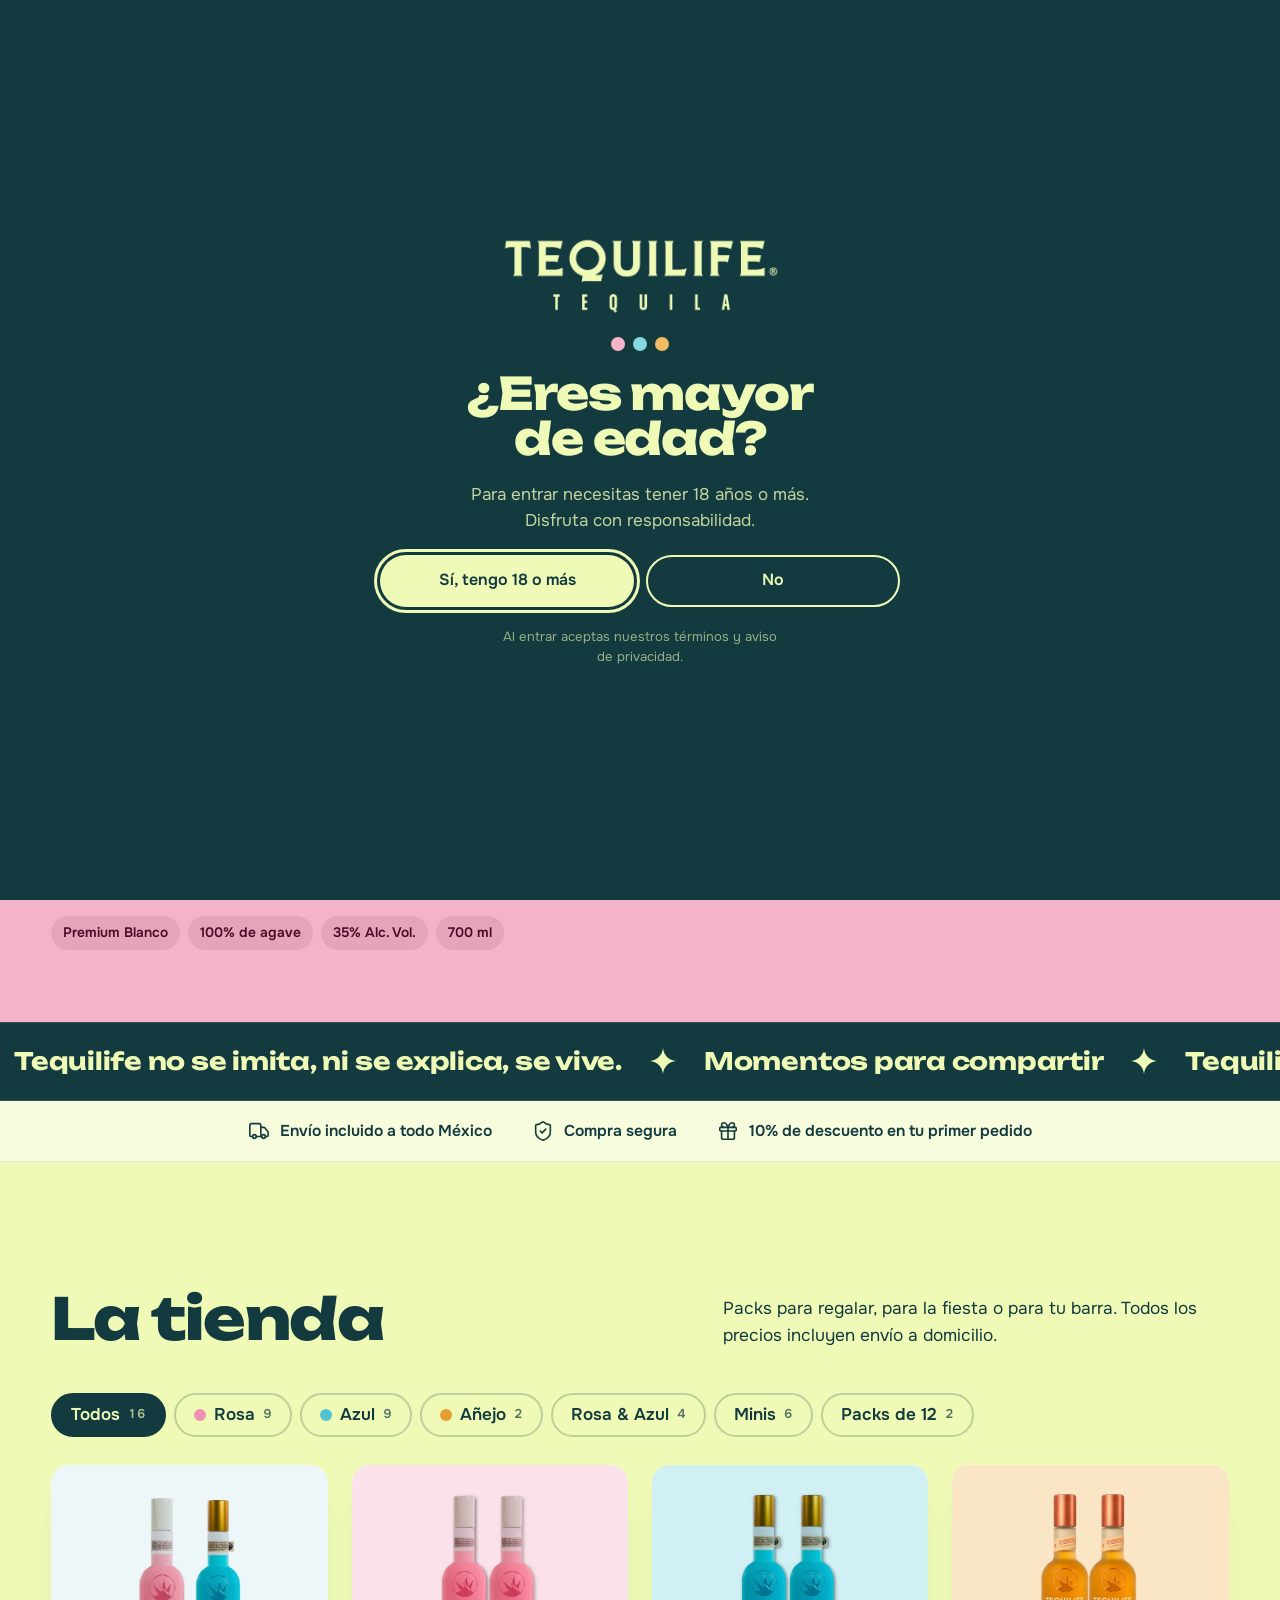
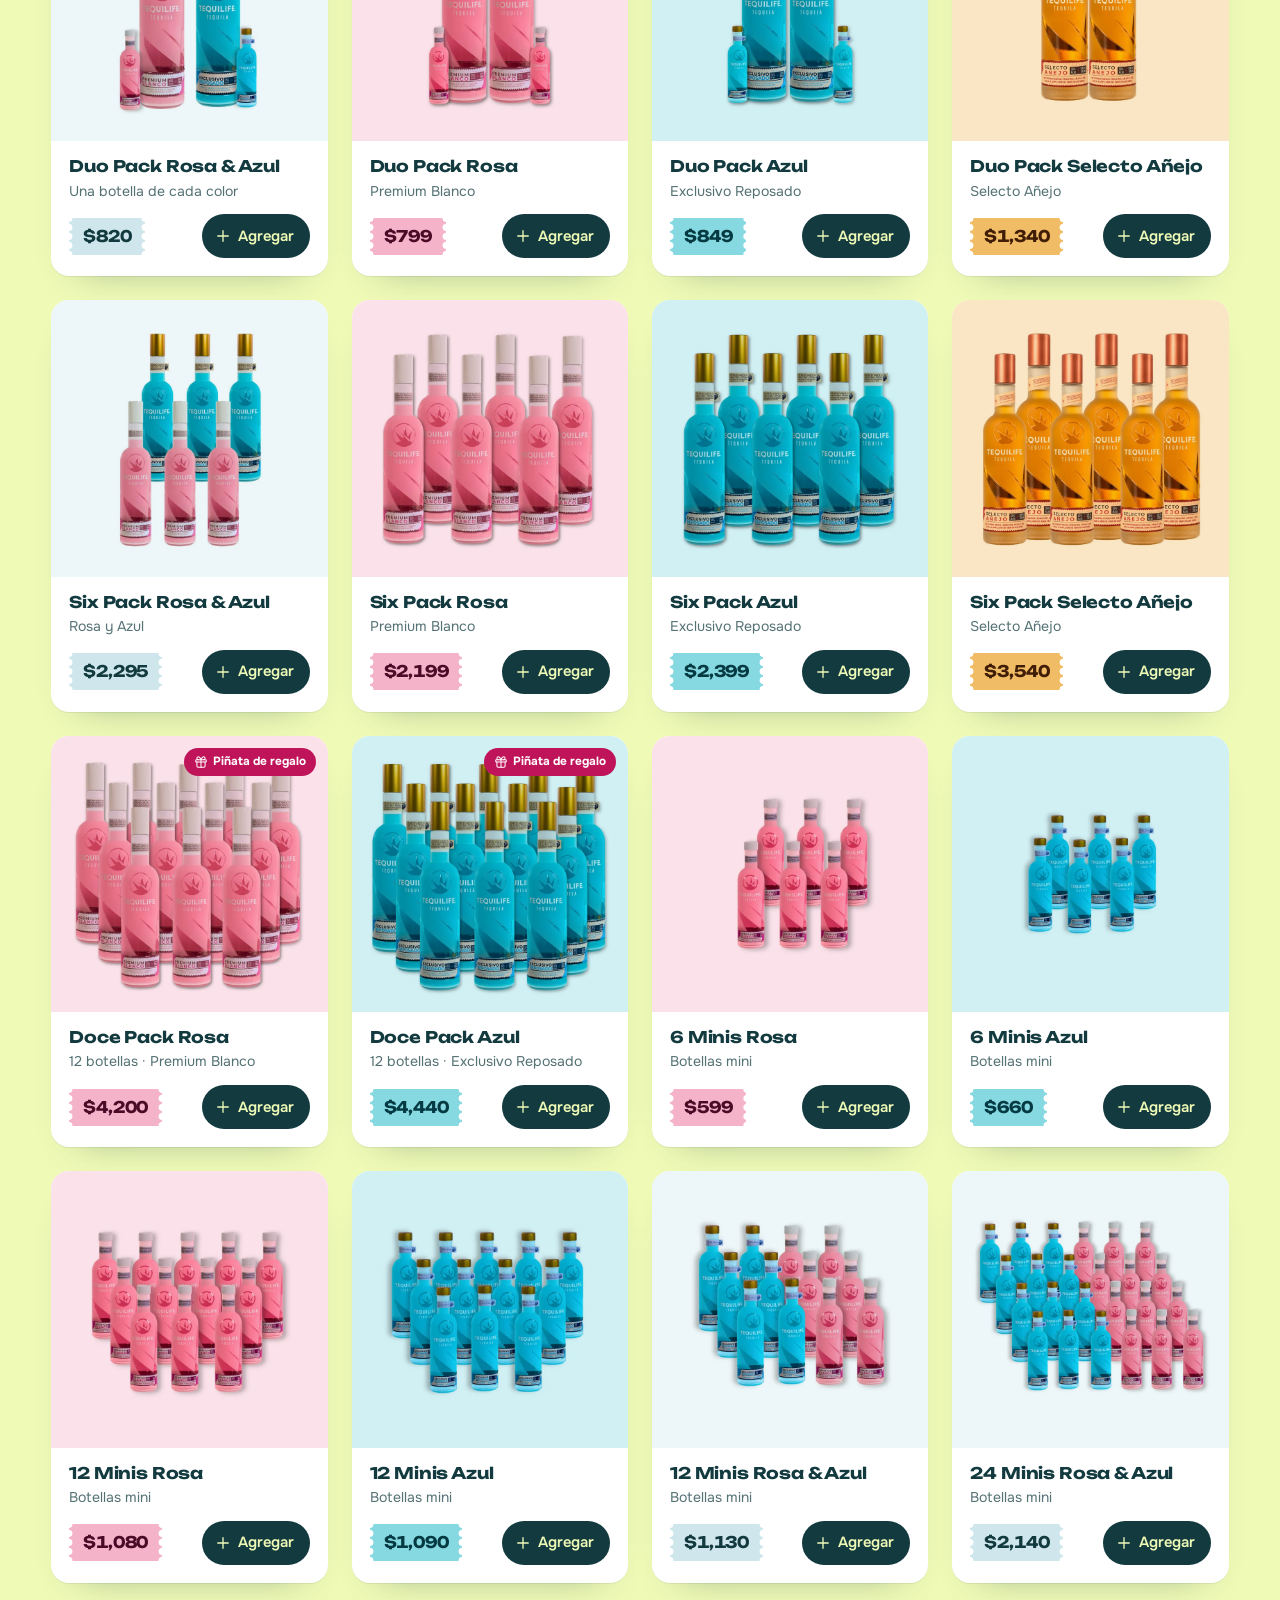
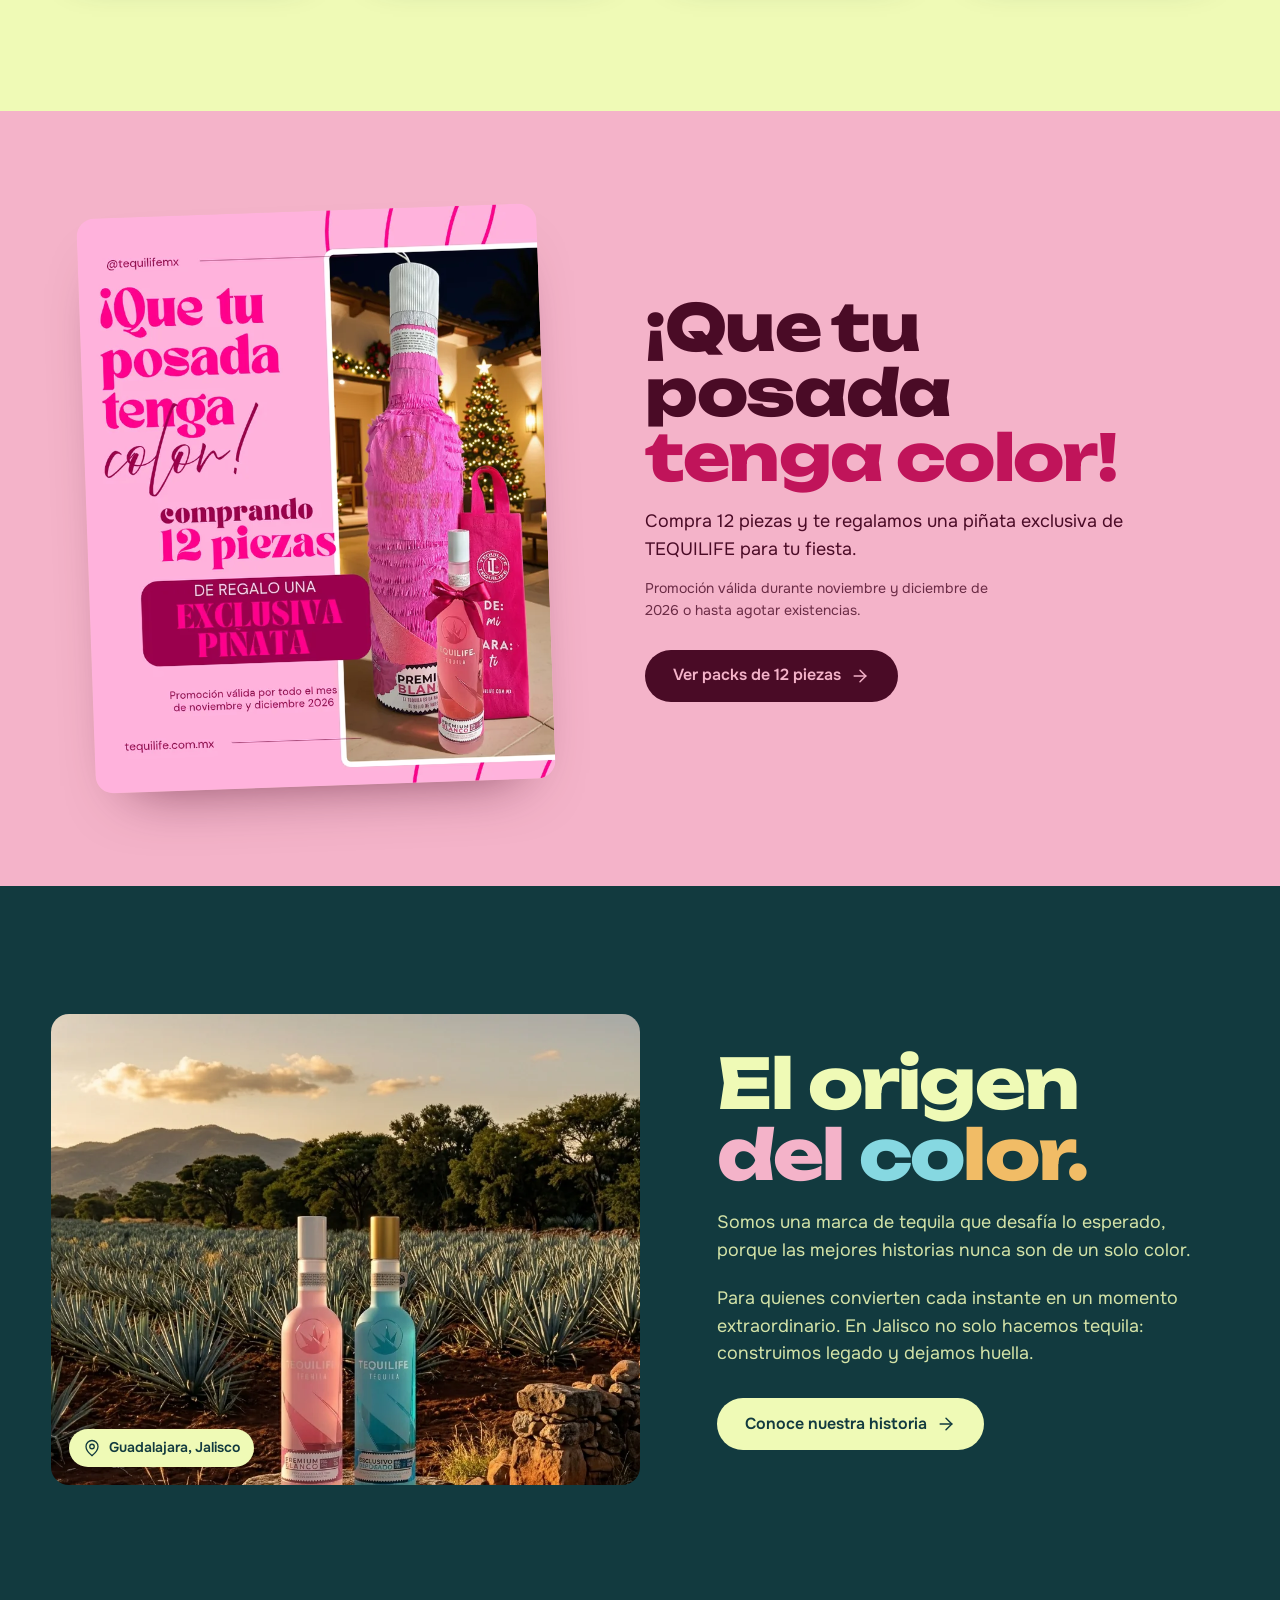
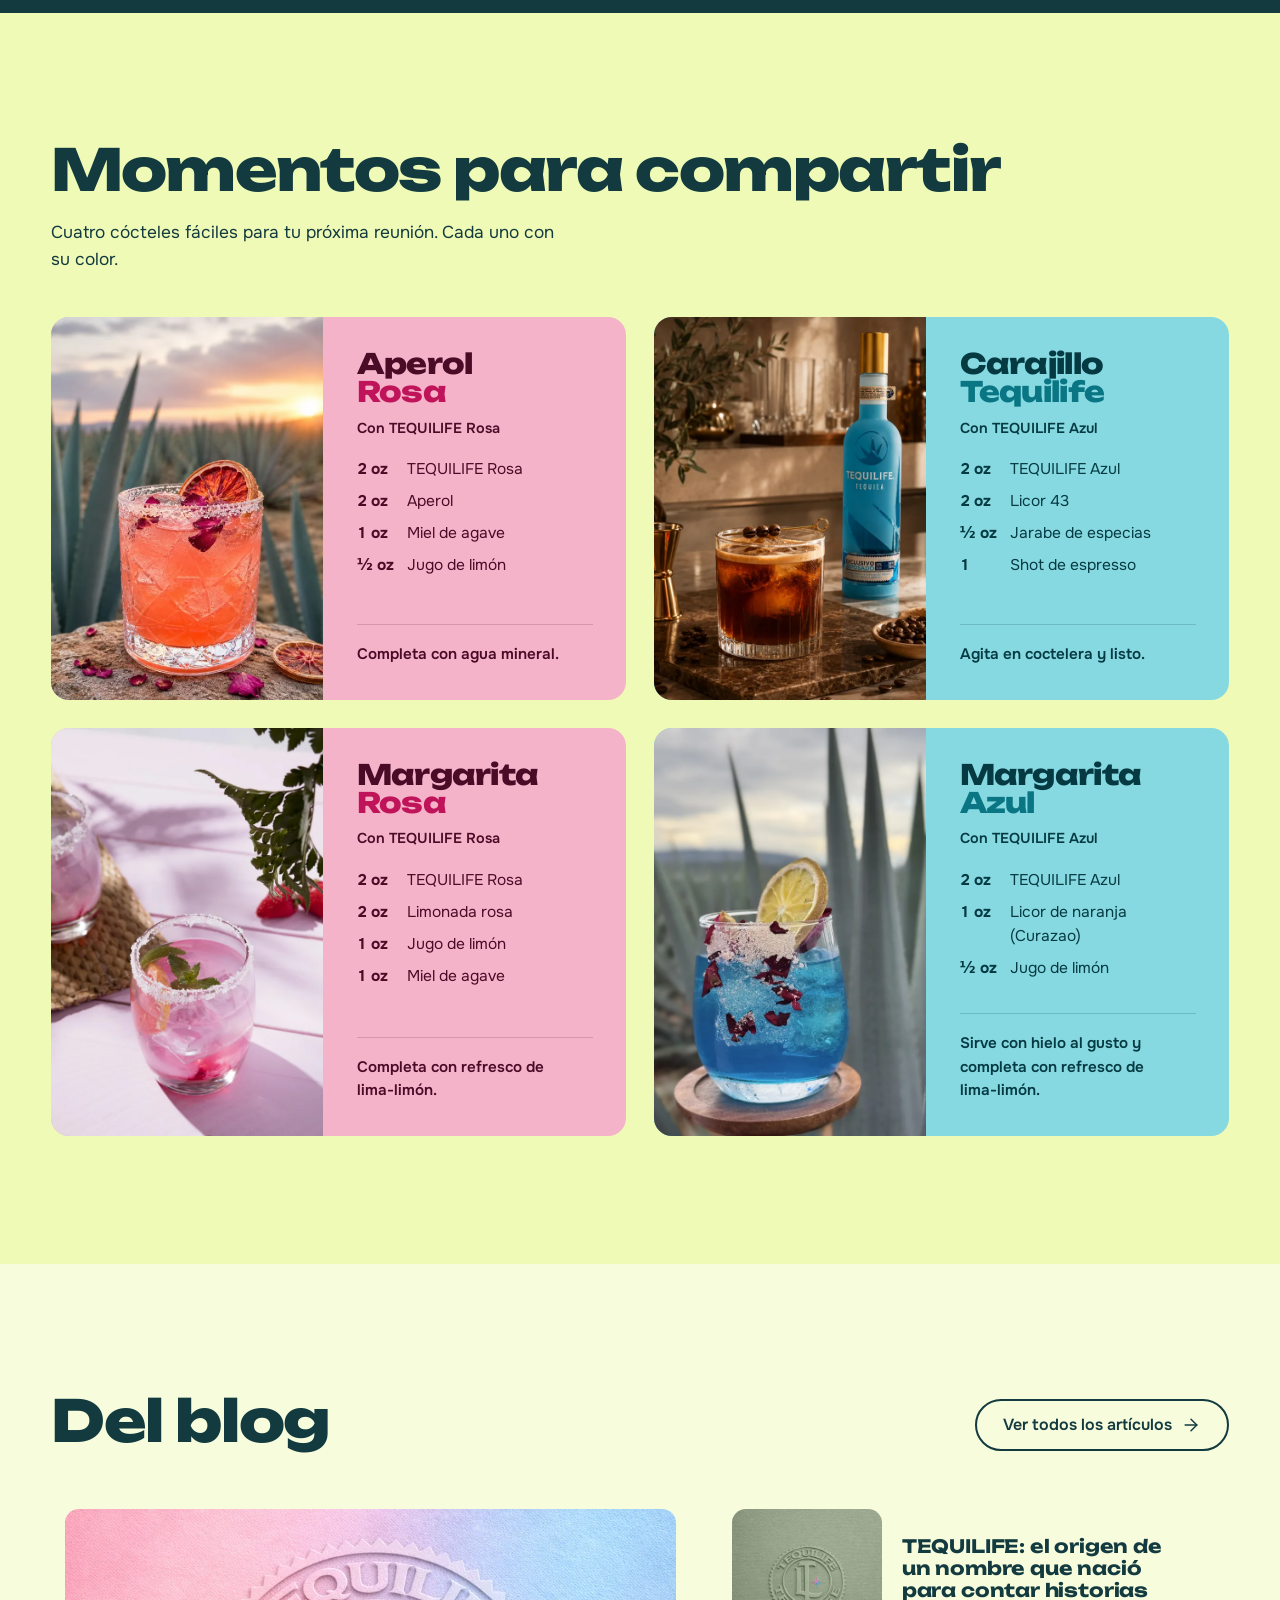
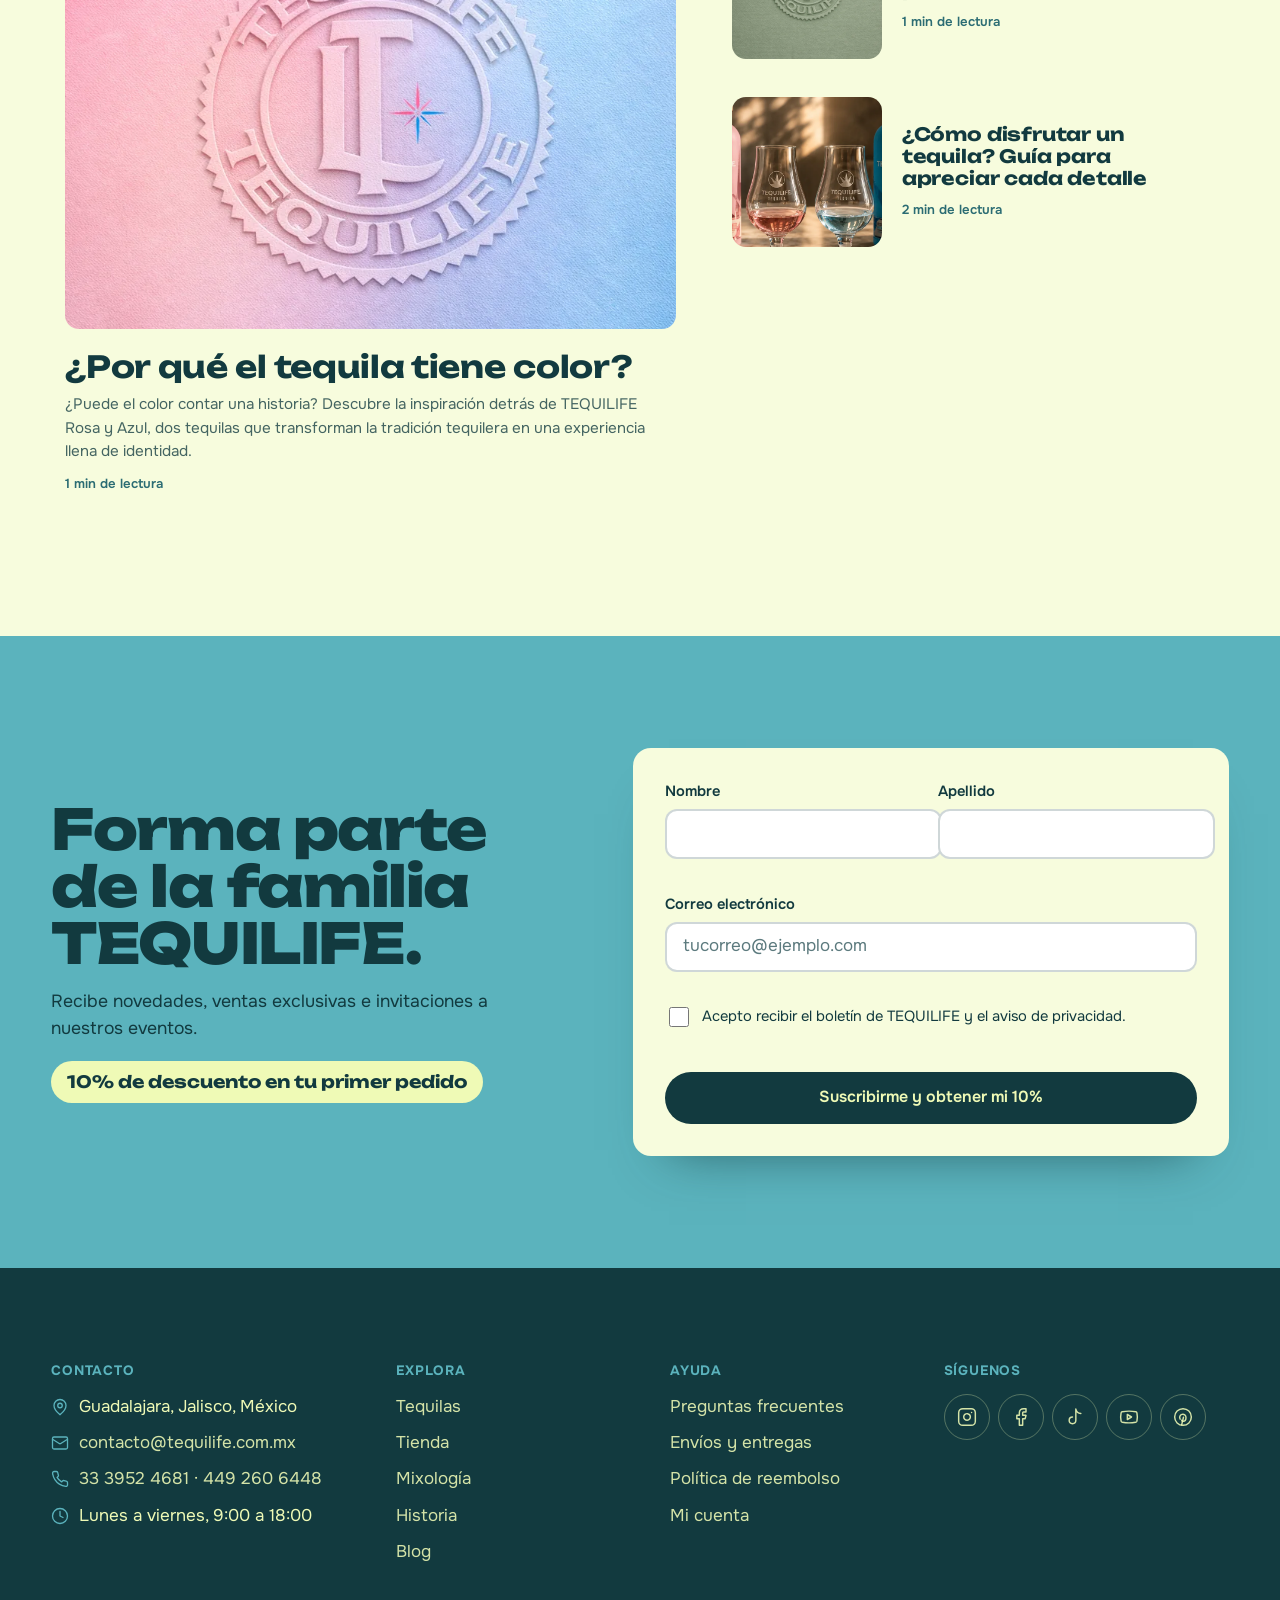
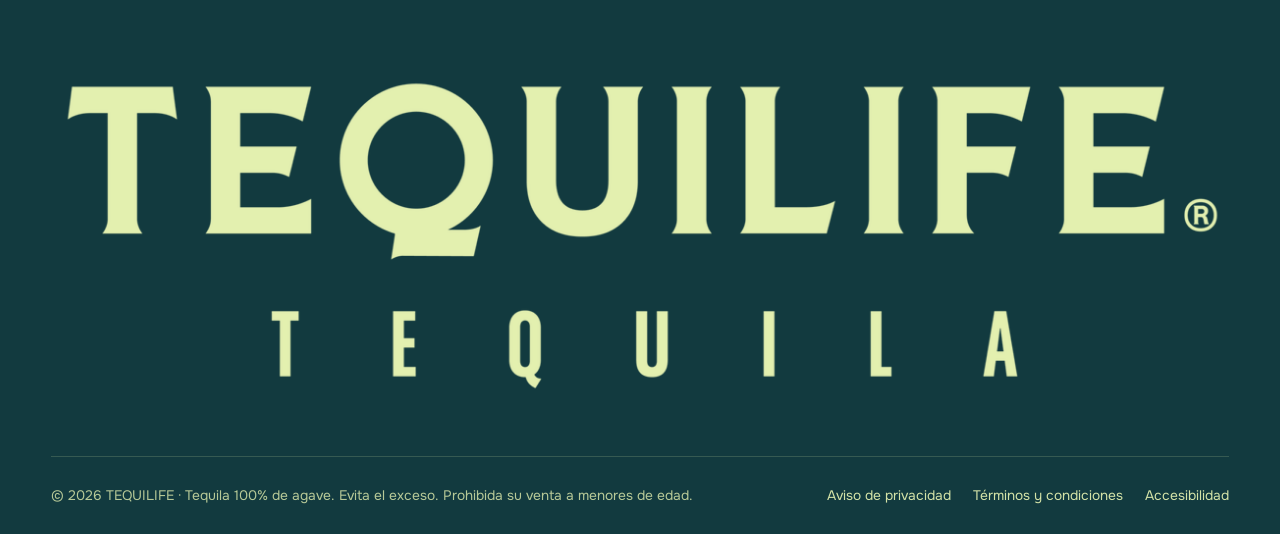
==== commit 3d53cb2d: "fix: mejoras de accesibilidad y robustez del layout" ====
--- a/index.html
+++ b/index.html
@@ -265,9 +265,8 @@
               <li><b>2 oz</b>TEQUILIFE Azul</li>
               <li><b>1 oz</b>Licor de naranja (Curazao)</li>
               <li><b>½ oz</b>Jugo de limón</li>
-              <li><b>—</b>Hielo al gusto</li>
             </ul>
-            <p class="finish">Completa con refresco de lima-limón.</p>
+            <p class="finish">Sirve con hielo al gusto y completa con refresco de lima-limón.</p>
           </div>
         </article>
       </div>
--- a/styles.css
+++ b/styles.css
@@ -22,6 +22,7 @@
 }
 
 *,*::before,*::after{box-sizing:border-box}
+html,body{overflow-x:clip}
 html{scroll-behavior:smooth;scroll-padding-top:calc(var(--header-h) + 12px)}
 body{margin:0;font-family:var(--body);font-size:17px;line-height:1.55;color:var(--teal-950);background:var(--lime);-webkit-font-smoothing:antialiased;text-rendering:optimizeLegibility}
 img{display:block;max-width:100%;height:auto}
@@ -64,7 +65,7 @@
 /* ---------- Header ---------- */
 .header{position:sticky;top:0;z-index:40;background:var(--teal-950);color:var(--lime);transition:box-shadow .3s}
 .header.is-scrolled{box-shadow:0 12px 30px -18px rgba(0,0,0,.55)}
-.header .wrap{display:grid;grid-template-columns:auto 1fr auto;align-items:center;gap:24px;height:var(--header-h);transition:height .35s var(--ease-out)}
+.header .wrap{display:grid;grid-template-columns:auto minmax(0,1fr) auto;align-items:center;gap:24px;height:var(--header-h);transition:height .35s var(--ease-out)}
 .header.is-scrolled .wrap{height:60px}
 .logo{display:block;width:150px;aspect-ratio:1200/361;background:currentColor;-webkit-mask:url(assets/logo.webp) center/contain no-repeat;mask:url(assets/logo.webp) center/contain no-repeat;transition:width .35s var(--ease-out)}
 .header.is-scrolled .logo{width:128px}
@@ -134,6 +135,7 @@
 .marquee-track p{display:flex;align-items:center;gap:28px;padding:20px 14px;font-family:var(--display);font-weight:700;font-size:clamp(1.05rem,2vw,1.5rem);white-space:nowrap;letter-spacing:-.01em}
 .marquee svg{width:26px;height:26px;fill:var(--lime);stroke:none}
 @keyframes marquee{to{transform:translateX(-50%)}}
+.marquee:hover .marquee-track,.marquee:focus-within .marquee-track{animation-play-state:paused}
 
 /* ---------- Envío strip ---------- */
 .perks{background:var(--lime-200);border-bottom:1px solid rgba(18,58,63,.1)}
@@ -209,20 +211,20 @@
 .recipe h3 span{display:block;color:var(--accent)}
 .recipe-uses{margin-top:10px;font-weight:600;font-size:.9rem}
 .recipe ul{margin:18px 0 0;padding:0;list-style:none;display:grid;gap:8px;font-size:.97rem}
-.recipe li{display:grid;grid-template-columns:4.2ch 1fr;gap:8px}
+.recipe li{display:grid;grid-template-columns:4.2ch minmax(0,1fr);gap:8px}
 .recipe li b{font-variant-numeric:tabular-nums}
 .recipe .finish{margin-top:auto;padding-top:18px;font-size:.95rem;font-weight:600;border-top:1px solid color-mix(in srgb,var(--ink) 18%,transparent)}
 
 /* ---------- Blog ---------- */
 .blog{background:var(--lime-200)}
-.posts{display:grid;grid-template-columns:1.25fr 1fr;gap:clamp(16px,2.4vw,28px)}
-.post{display:grid;grid-template-columns:150px 1fr;gap:20px;align-items:center;text-decoration:none;padding:14px;border-radius:var(--radius);transition:background-color .25s}
+.posts{display:grid;grid-template-columns:minmax(0,1.25fr) minmax(0,1fr);gap:clamp(16px,2.4vw,28px)}
+.post{display:grid;grid-template-columns:150px minmax(0,1fr);gap:20px;align-items:center;text-decoration:none;padding:14px;border-radius:var(--radius);transition:background-color .25s}
 .post:hover{background:var(--white)}
 .post img{width:150px;height:150px;object-fit:cover;border-radius:14px}
 .post h3{font-size:1.15rem;line-height:1.2;letter-spacing:-.01em;font-weight:700}
 .post p{margin-top:8px;font-size:.95rem;color:color-mix(in srgb,var(--teal-950) 78%,transparent)}
 .post .meta{margin-top:10px;font-size:.82rem;font-weight:600;color:var(--teal-700)}
-.post-lead{grid-row:span 2;grid-template-columns:1fr;align-content:start}
+.post-lead{grid-row:span 2;grid-template-columns:minmax(0,1fr);align-content:start}
 .post-lead img{width:100%;height:auto;aspect-ratio:16/11}
 .post-lead h3{font-size:clamp(1.4rem,2.4vw,1.9rem)}
 .post-list{display:grid;gap:10px}
@@ -233,7 +235,7 @@
 .club h2{font-size:clamp(2.1rem,4.4vw,3.5rem)}
 .club p{margin-top:16px;font-size:1.1rem;max-width:40ch}
 .club strong.off{display:inline-block;margin-top:18px;padding:8px 16px;background:var(--lime);border-radius:999px;font-family:var(--display);font-weight:700}
-.form{display:grid;grid-template-columns:1fr 1fr;gap:14px;background:var(--lime-200);padding:clamp(20px,3vw,32px);border-radius:var(--radius);box-shadow:0 30px 50px -36px rgba(18,58,63,.7)}
+.form{display:grid;grid-template-columns:minmax(0,1fr) minmax(0,1fr);gap:14px;background:var(--lime-200);padding:clamp(20px,3vw,32px);border-radius:var(--radius);box-shadow:0 30px 50px -36px rgba(18,58,63,.7)}
 .field{display:grid;gap:6px}
 .field.full{grid-column:1/-1}
 .field label{font-weight:600;font-size:.92rem}
@@ -251,7 +253,7 @@
 
 /* ---------- Footer ---------- */
 .footer{background:var(--teal-950);color:var(--lime);padding-top:clamp(56px,8vw,96px)}
-.footer-grid{display:grid;grid-template-columns:1.3fr 1fr 1fr 1.2fr;gap:36px}
+.footer-grid{display:grid;grid-template-columns:minmax(0,1.3fr) minmax(0,1fr) minmax(0,1fr) minmax(0,1.2fr);gap:36px}
 .footer h3{font-family:var(--body);font-size:.85rem;font-weight:700;letter-spacing:.06em;text-transform:uppercase;color:var(--turq);margin-bottom:16px}
 .footer ul{list-style:none;margin:0;padding:0;display:grid;gap:10px}
 .footer a{text-decoration:none;color:rgba(239,250,182,.88)}
@@ -276,7 +278,7 @@
 .icon-btn{width:44px;height:44px;border-radius:50%;border:0;background:none;display:grid;place-items:center;cursor:pointer}
 .icon-btn:hover{background:rgba(18,58,63,.08)}
 .drawer-body{flex:1;overflow:auto;padding:10px 22px}
-.line{display:grid;grid-template-columns:76px 1fr auto;gap:14px;align-items:center;padding:14px 0;border-bottom:1px solid rgba(18,58,63,.1)}
+.line{display:grid;grid-template-columns:76px minmax(0,1fr) auto;gap:14px;align-items:center;padding:14px 0;border-bottom:1px solid rgba(18,58,63,.1)}
 .line img{width:76px;height:76px;object-fit:contain;mix-blend-mode:multiply;background:var(--white);border-radius:12px;padding:4px}
 .line h3{font-family:var(--body);font-size:.95rem;font-weight:700;letter-spacing:0;line-height:1.25}
 .line .lp{font-size:.9rem;font-variant-numeric:tabular-nums;margin-top:2px}
@@ -324,18 +326,18 @@
 /* ---------- Responsive ---------- */
 @media (max-width:1080px){
   .grid{grid-template-columns:repeat(3,minmax(0,1fr))}
-  .recipe{grid-template-columns:1fr}
+  .recipe{grid-template-columns:minmax(0,1fr)}
   .recipe img{min-height:0;aspect-ratio:4/3}
-  .footer-grid{grid-template-columns:1fr 1fr}
+  .footer-grid{grid-template-columns:minmax(0,1fr) minmax(0,1fr)}
 }
 @media (max-width:900px){
   :root{--header-h:64px}
   .nav,.tools .tool-account{display:none}
   .menu-btn{display:grid}
   .tools{grid-column:3;justify-self:end}
-  .header .wrap{grid-template-columns:auto 1fr auto}
+  .header .wrap{grid-template-columns:auto minmax(0,1fr) auto}
   .logo{width:124px}
-  .hero .wrap{grid-template-columns:1fr;min-height:0;padding-top:28px}
+  .hero .wrap{grid-template-columns:minmax(0,1fr);min-height:0;padding-top:28px}
   .hero .wrap{gap:0}
   .hero-copy{display:contents}
   .hero h1{order:1;font-size:clamp(2.2rem,10.5vw,3.4rem)}
@@ -349,9 +351,9 @@
   .arch{margin-bottom:2.6rem}
   .seal{width:92px;height:92px;font-size:.6rem;right:2%;top:4%}
   .seal b{font-size:1.3rem}
-  .posada .wrap,.story .wrap,.club .wrap{grid-template-columns:1fr}
+  .posada .wrap,.story .wrap,.club .wrap{grid-template-columns:minmax(0,1fr)}
   .posada figure{max-width:340px}
-  .posts{grid-template-columns:1fr}
+  .posts{grid-template-columns:minmax(0,1fr)}
   .post-lead{grid-row:auto}
 }
 @media (max-width:640px){
@@ -365,13 +367,13 @@
   .card-foot{flex-direction:column;align-items:stretch}
   .price{align-self:flex-start;font-size:.92rem}
   .add{justify-content:center}
-  .cocktails-grid{grid-template-columns:1fr}
-  .post{grid-template-columns:96px 1fr;gap:14px;padding:10px}
+  .cocktails-grid{grid-template-columns:minmax(0,1fr)}
+  .post{grid-template-columns:96px minmax(0,1fr);gap:14px;padding:10px}
   .post img{width:96px;height:96px}
-  .post-lead{grid-template-columns:1fr}
+  .post-lead{grid-template-columns:minmax(0,1fr)}
   .post-lead img{width:100%;height:auto}
-  .form{grid-template-columns:1fr}
-  .footer-grid{grid-template-columns:1fr}
+  .form{grid-template-columns:minmax(0,1fr)}
+  .footer-grid{grid-template-columns:minmax(0,1fr)}
   .swatch{flex-direction:column;text-align:center;gap:6px;padding:10px 6px;border-radius:18px}
   .swatch small{font-size:.7rem}
   .filters{flex-wrap:nowrap;overflow-x:auto;margin-inline:calc(-1 * var(--pad));padding-inline:var(--pad);padding-bottom:6px;scrollbar-width:none}
@@ -414,10 +416,11 @@
 .nf .btn-ghost:hover{background:color-mix(in srgb,var(--ink) 8%,transparent)}
 .nf-sub{margin-top:clamp(56px,8vw,88px);font-size:clamp(1.3rem,2.4vw,1.8rem)}
 .nf-picks{list-style:none;margin:22px 0 0;padding:0;display:grid;grid-template-columns:repeat(3,minmax(0,1fr));gap:clamp(12px,2vw,20px);width:min(100%,860px)}
-.nf-pick{--f:var(--rosa-field);--i:var(--rosa-ink);display:grid;grid-template-columns:64px 1fr auto;align-items:center;gap:14px;padding:10px 18px 10px 10px;border-radius:999px 999px 999px 999px;background:var(--f);color:var(--i);text-decoration:none;text-align:left;box-shadow:0 1px 0 rgba(0,0,0,.06),0 16px 30px -24px rgba(0,0,0,.6);transition:transform .35s var(--ease-out),box-shadow .35s var(--ease-out)}
+.nf-pick{--f:var(--rosa-field);--i:var(--rosa-ink);display:grid;grid-template-columns:64px minmax(0,1fr) auto;align-items:center;gap:14px;padding:10px 18px 10px 10px;border-radius:999px 999px 999px 999px;background:var(--f);color:var(--i);text-decoration:none;text-align:left;box-shadow:0 1px 0 rgba(0,0,0,.06),0 16px 30px -24px rgba(0,0,0,.6);transition:transform .35s var(--ease-out),box-shadow .35s var(--ease-out)}
 .nf-pick[data-tone="azul"]{--f:var(--azul-field);--i:var(--azul-ink)}
 .nf-pick[data-tone="anejo"]{--f:var(--anejo-field);--i:var(--anejo-ink)}
-.nf-pick:hover,.nf-pick:focus-visible{transform:translateY(-3px);box-shadow:0 1px 0 rgba(0,0,0,.06),0 22px 36px -24px rgba(0,0,0,.7)}
+.nf-pick:hover,.nf-pick:focus-visible{transform:translateY(-3px)}
+.nf-pick:hover{box-shadow:0 1px 0 rgba(0,0,0,.06),0 22px 36px -24px rgba(0,0,0,.7)}
 .nf-pick img{width:64px;height:64px;border-radius:50%;object-fit:cover;object-position:center 30%}
 .nf-pick span{display:grid;font-size:.86rem;line-height:1.25}
 .nf-pick b{font-family:var(--display);font-size:1.1rem;font-weight:800;letter-spacing:-.01em}
@@ -429,6 +432,6 @@
 .nf-foot{background:var(--teal-950);color:rgba(239,250,182,.75);font-size:.86rem}
 .nf-foot .wrap{padding-block:20px;text-align:center}
 @media (max-width:760px){
-  .nf-picks{grid-template-columns:1fr;max-width:400px}
+  .nf-picks{grid-template-columns:minmax(0,1fr);max-width:400px}
   .nf-actions .btn{flex:1 1 100%}
 }
